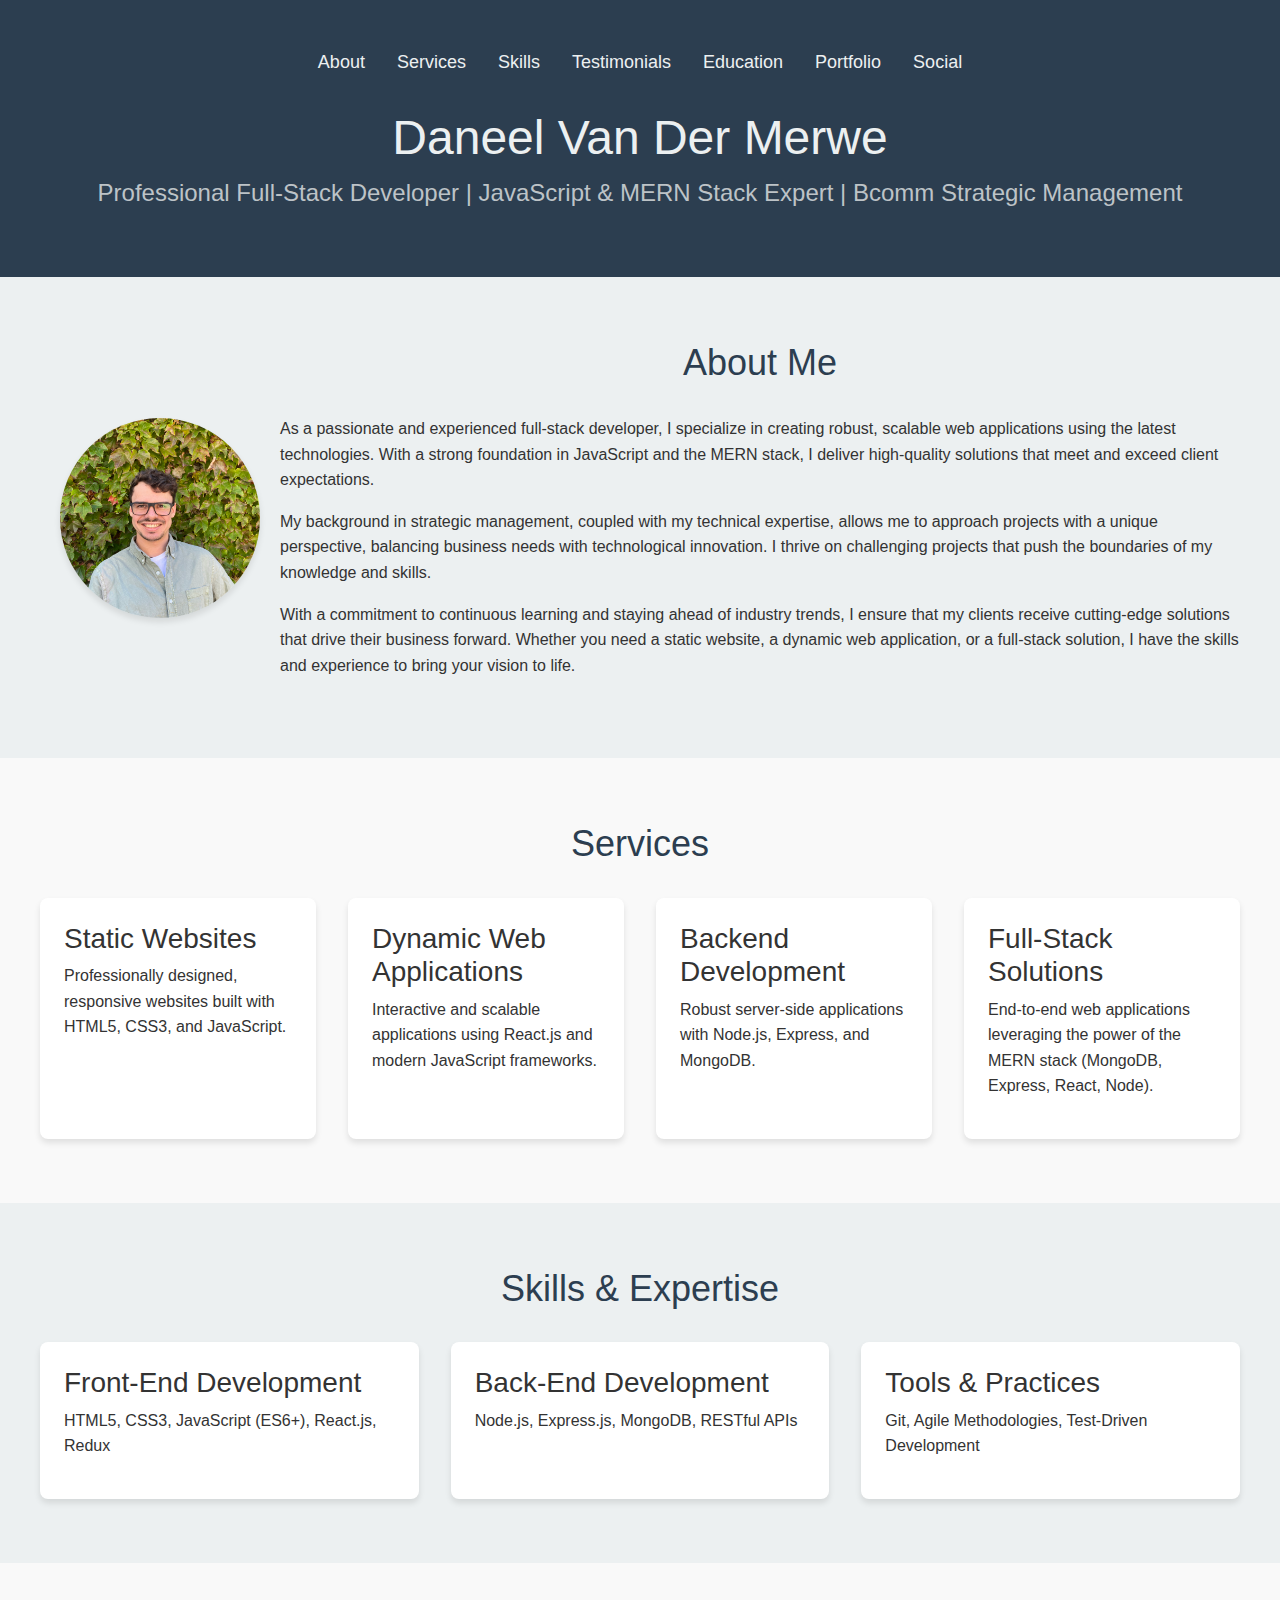
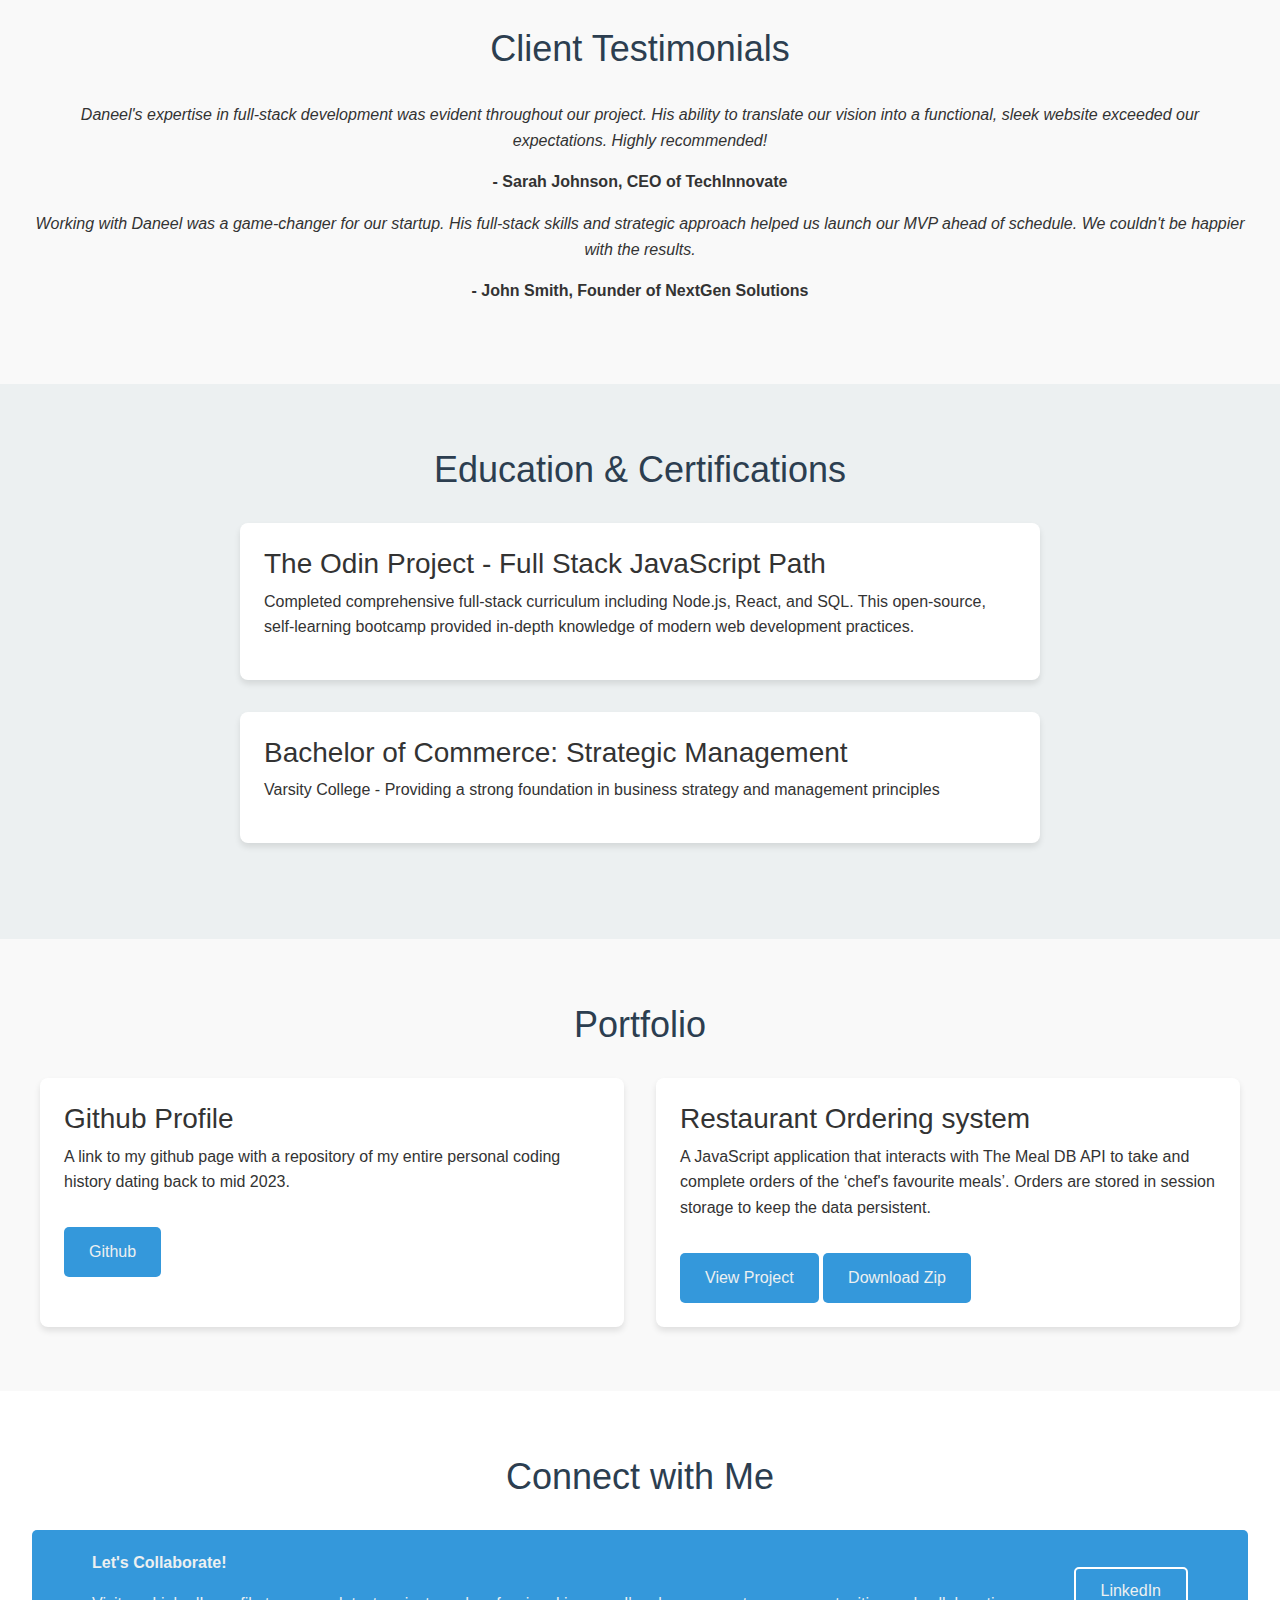
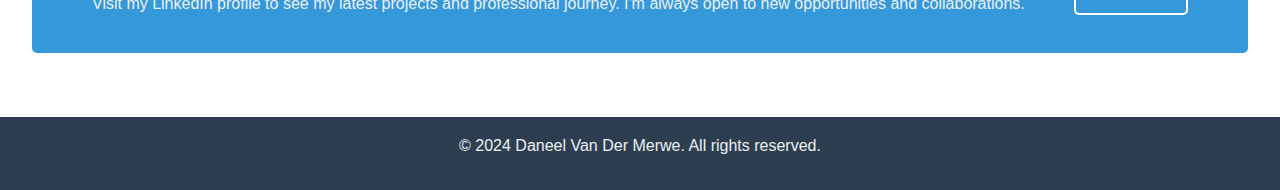
==== HTML/index.html @ e3252ff0 "feat: comments" ====
<!DOCTYPE html>
<html lang="en">
  <head>
    <meta charset="UTF-8" />
    <meta name="viewport" content="width=device-width, initial-scale=1.0" />
    <title>Daneel Van Der Merwe - Professional Full Stack Developer</title>
    <link
      href="https://cdn.jsdelivr.net/npm/bootstrap@5.1.3/dist/css/bootstrap.min.css"
      rel="stylesheet"
    />
    <!-- I chose to use a largely css focussed approach - since this is what I learnt in TheOdinProject and prefer now - thus bootstrap is added just as a proof of concept (to style basic things like the buttons and default smooth scroll animation etc.) -->
    <link rel="stylesheet" href="../CSS/index.css" />
  </head>
  <body>
    <header class="hero">
      <nav>
        <ul>
          <li><a href="#about">About</a></li>
          <li><a href="#services">Services</a></li>
          <li><a href="#skills">Skills</a></li>
          <li><a href="#testimonials">Testimonials</a></li>
          <li><a href="#education">Education</a></li>
          <li><a href="#portfolio">Portfolio</a></li>
          <li><a href="#social">Social</a></li>
        </ul>
      </nav>
      <div class="hero-content">
        <h1>Daneel Van Der Merwe</h1>
        <p class="tagline">
          Professional Full-Stack Developer | JavaScript & MERN Stack Expert |
          Bcomm Strategic Management
        </p>
      </div>
    </header>

    <main>
      <section id="about" class="card-1">
        <div class="content-wrapper">
          <div class="image-about-text">
            <img
              src="../Images/profile.jpeg"
              alt="Daneelvdm"
              class="profile-image"
            />
            <div class="about-text">
              <h2>About Me</h2>
              <p>
                As a passionate and experienced full-stack developer, I
                specialize in creating robust, scalable web applications using
                the latest technologies. With a strong foundation in JavaScript
                and the MERN stack, I deliver high-quality solutions that meet
                and exceed client expectations.
              </p>
              <p>
                My background in strategic management, coupled with my technical
                expertise, allows me to approach projects with a unique
                perspective, balancing business needs with technological
                innovation. I thrive on challenging projects that push the
                boundaries of my knowledge and skills.
              </p>
              <p>
                With a commitment to continuous learning and staying ahead of
                industry trends, I ensure that my clients receive cutting-edge
                solutions that drive their business forward. Whether you need a
                static website, a dynamic web application, or a full-stack
                solution, I have the skills and experience to bring your vision
                to life.
              </p>
            </div>
          </div>
        </div>
      </section>

      <section id="services" class="card-2">
        <h2>Services</h2>
        <div class="services-grid">
          <div class="service-item">
            <h3>Static Websites</h3>
            <p>
              Professionally designed, responsive websites built with HTML5,
              CSS3, and JavaScript.
            </p>
          </div>
          <div class="service-item">
            <h3>Dynamic Web Applications</h3>
            <p>
              Interactive and scalable applications using React.js and modern
              JavaScript frameworks.
            </p>
          </div>
          <div class="service-item">
            <h3>Backend Development</h3>
            <p>
              Robust server-side applications with Node.js, Express, and
              MongoDB.
            </p>
          </div>
          <div class="service-item">
            <h3>Full-Stack Solutions</h3>
            <p>
              End-to-end web applications leveraging the power of the MERN stack
              (MongoDB, Express, React, Node).
            </p>
          </div>
        </div>
      </section>

      <section id="skills" class="card-3">
        <h2>Skills & Expertise</h2>
        <div class="skills-grid">
          <div class="skill-item">
            <h3>Front-End Development</h3>
            <p>HTML5, CSS3, JavaScript (ES6+), React.js, Redux</p>
          </div>
          <div class="skill-item">
            <h3>Back-End Development</h3>
            <p>Node.js, Express.js, MongoDB, RESTful APIs</p>
          </div>
          <div class="skill-item">
            <h3>Tools & Practices</h3>
            <p>Git, Agile Methodologies, Test-Driven Development</p>
          </div>
        </div>
      </section>

      <section id="testimonials" class="card-4">
        <h2>Client Testimonials</h2>
        <div class="testimonial-item">
          <p class="quote">
            <i>
              Daneel's expertise in full-stack development was evident
              throughout our project. His ability to translate our vision into a
              functional, sleek website exceeded our expectations. Highly
              recommended!
            </i>
          </p>
          <p class="signature">
            <b>- Sarah Johnson, CEO of TechInnovate</b>
          </p>
        </div>

        <div class="testimonial-item">
          <p class="quote">
            <i>
              Working with Daneel was a game-changer for our startup. His
              full-stack skills and strategic approach helped us launch our MVP
              ahead of schedule. We couldn't be happier with the results.
            </i>
          </p>
          <p class="signature">
            <b>- John Smith, Founder of NextGen Solutions</b>
          </p>
        </div>
      </section>

      <section id="education" class="card-5">
        <h2>Education & Certifications</h2>
        <div class="education-item">
          <h3>The Odin Project - Full Stack JavaScript Path</h3>
          <p>
            Completed comprehensive full-stack curriculum including Node.js,
            React, and SQL. This open-source, self-learning bootcamp provided
            in-depth knowledge of modern web development practices.
          </p>
        </div>
        <div class="education-item">
          <h3>Bachelor of Commerce: Strategic Management</h3>
          <p>
            Varsity College - Providing a strong foundation in business strategy
            and management principles
          </p>
        </div>
      </section>

      <section id="portfolio" class="card-6">
        <h2>Portfolio</h2>
        <div class="portfolio-grid">
          <div class="portfolio-item">
            <h3>Github Profile</h3>
            <p>
              A link to my github page with a repository of my entire personal
              coding history dating back to mid 2023.
            </p>
            <a href="https://github.com/RealDan1" class="btn" target="_blank"
              >Github</a
            >
          </div>

          <div class="portfolio-item">
            <h3>Restaurant Ordering system</h3>
            <p>
              A JavaScript application that interacts with The Meal DB API to
              take and complete orders of the ‘chef's favourite meals’. Orders
              are stored in session storage to keep the data persistent.
            </p>
            <a href="meal_db.html" class="btn" target="_blank">View Project</a>
            <a
              href="../Downloads/meal_db.zip"
              class="btn"
              download="meal_db.zip"
              >Download Zip</a
            >
          </div>
        </div>
      </section>
      <section id="social" class="card-7">
        <h2>Connect with Me</h2>
        <div class="social-item">
          <div id="social-text">
            <p><b>Let's Collaborate!</b></p>
            <p>
              Visit my LinkedIn profile to see my latest projects and
              professional journey. I'm always open to new opportunities and
              collaborations.
            </p>
          </div>
          <a
            href="https://www.linkedin.com/in/daneel-van-der-merwe-518062238/"
            class="btn"
            id="linkedin"
            target="_blank"
            >LinkedIn</a
          >
        </div>
      </section>
    </main>

    <footer>
      <p>&copy; 2024 Daneel Van Der Merwe. All rights reserved.</p>
    </footer>
  </body>
</html>
---- CSS/index.css ----
body {
  font-family: 'Roboto', Arial, sans-serif;
  color: #333;
  margin: 0;
  padding: 0;
  display: flex;
  flex-direction: column;
  min-height: 100vh;
  line-height: 1.6;
}

.hero {
  background-color: #2c3e50;
  color: #ecf0f1;
  padding: 3rem 0;
  text-align: center;
}

nav ul {
  list-style-type: none;
  padding: 0;
  display: flex;
  justify-content: center;
  margin-bottom: 2rem;
}

nav ul li {
  margin: 0 1rem;
}

nav ul li a {
  color: #ecf0f1;
  text-decoration: none;
  font-size: 18px;
  transition: color 0.3s ease;
}

nav ul li a:hover {
  color: #3498db;
}

.hero-content h1 {
  font-size: 48px;
  margin-bottom: 0.5rem;
}

.tagline {
  font-size: 24px;
  color: #bdc3c7;
}

main {
  flex-grow: 1;
}

section {
  padding: 4rem 2rem;
}

h2 {
  text-align: center;
  margin-bottom: 2rem;
  font-size: 36px;
  color: #2c3e50;
}

.card-1,
.card-3,
.card-5 {
  background-color: #ecf0f1;
}

.card-2,
.card-4,
.card-6 {
  background-color: #f9f9f9;
}

.services-grid,
.skills-grid,
.portfolio-grid {
  display: grid;
  grid-template-columns: repeat(auto-fit, minmax(250px, 1fr));
  gap: 2rem;
  max-width: 1200px;
  margin: 0 auto;
}

.service-item,
.skill-item,
.portfolio-item,
.education-item {
  background-color: #fff;
  padding: 1.5rem;
  border-radius: 8px;
  box-shadow: 0 4px 6px rgba(0, 0, 0, 0.1);
  transition: transform 0.3s ease, box-shadow 0.3s ease;
}

/* Hover effects for cards - learnt from The Odin Project*/
.service-item:hover,
.skill-item:hover,
.portfolio-item:hover {
  transform: translateY(-5px);
  box-shadow: 0 6px 12px rgba(0, 0, 0, 0.15);
}

#testimonials {
  text-align: center;
}

.social-item {
  border-radius: 5px;
  background-color: #3498db;
  padding: 20px 60px;
  min-width: 500px;
  display: flex;
  color: #ecf0f1;
}

#social-text {
  margin-right: auto;
}

#linkedin {
  border: 2px solid white;
  padding: 10px 25px;
  border-radius: 5px;
  max-width: fit-content;
  margin: auto 0px auto 20px;
  transition: background-color 0.3s ease, color 0.3s ease;
}

/* button hover effects */
#linkedin:hover {
  background-color: #ecf0f1;
  color: #3498db;
}

.content-wrapper {
  display: flex;
  align-items: center;
  max-width: 1200px;
  margin: 0 auto;
}

.profile-image {
  width: 200px;
  height: 200px;
  border-radius: 50%;
  margin: 20px;
  box-shadow: 0 4px 6px rgba(0, 0, 0, 0.1);
}

.about-text {
  flex-grow: 1;
  text-align: left;
}

.image-about-text {
  display: flex;
  flex-direction: row;
  align-items: center;
}

.education-item {
  max-width: 800px;
  margin-left: auto;
  margin-right: auto;
  margin-bottom: 2rem;
}

.btn {
  display: inline-block;
  background-color: #3498db;
  color: #ecf0f1;
  padding: 0.75rem 1.5rem;
  border-radius: 5px;
  text-decoration: none;
  margin-top: 1rem;
  transition: background-color 0.3s ease;
}

.btn:hover {
  background-color: #2980b9;
  cursor: pointer;
}

footer {
  background-color: #2c3e50;
  color: #ecf0f1;
  text-align: center;
  padding: 1rem;
  margin-top: auto;
}

/* Adaptive sizing styles */
@media (max-width: 768px) {
  .content-wrapper,
  .image-about-text {
    flex-direction: column;
    text-align: center;
  }

  .profile-image {
    margin-right: 0;
    margin-bottom: 1rem;
  }

  nav ul {
    flex-wrap: wrap;
  }

  nav ul li {
    margin: 0.5rem;
  }

  .social-item {
    flex-direction: column;
    align-items: center;
    min-width: 0;
    padding: 20px;
  }

  #social-text {
    margin-right: 0;
    text-align: center;
    margin-bottom: 1rem;
  }

  #linkedin {
    margin: 0;
  }
}
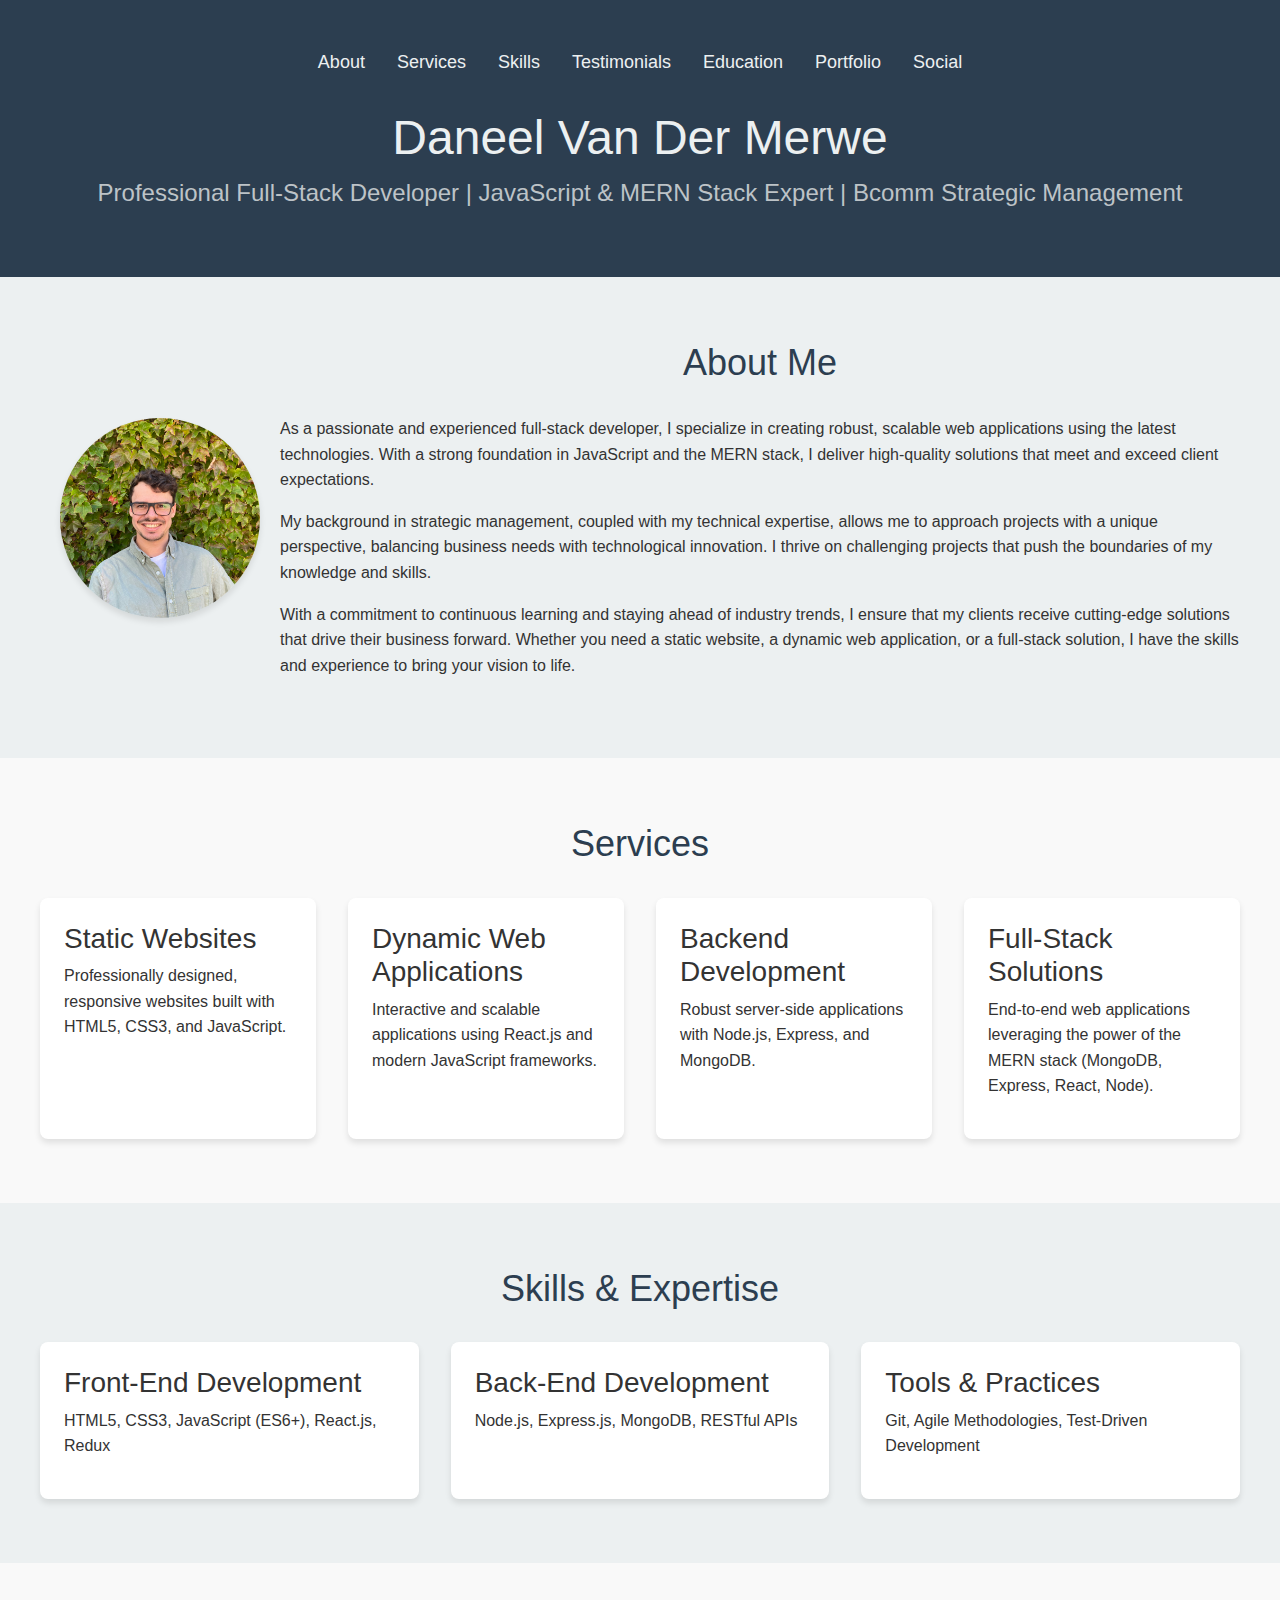
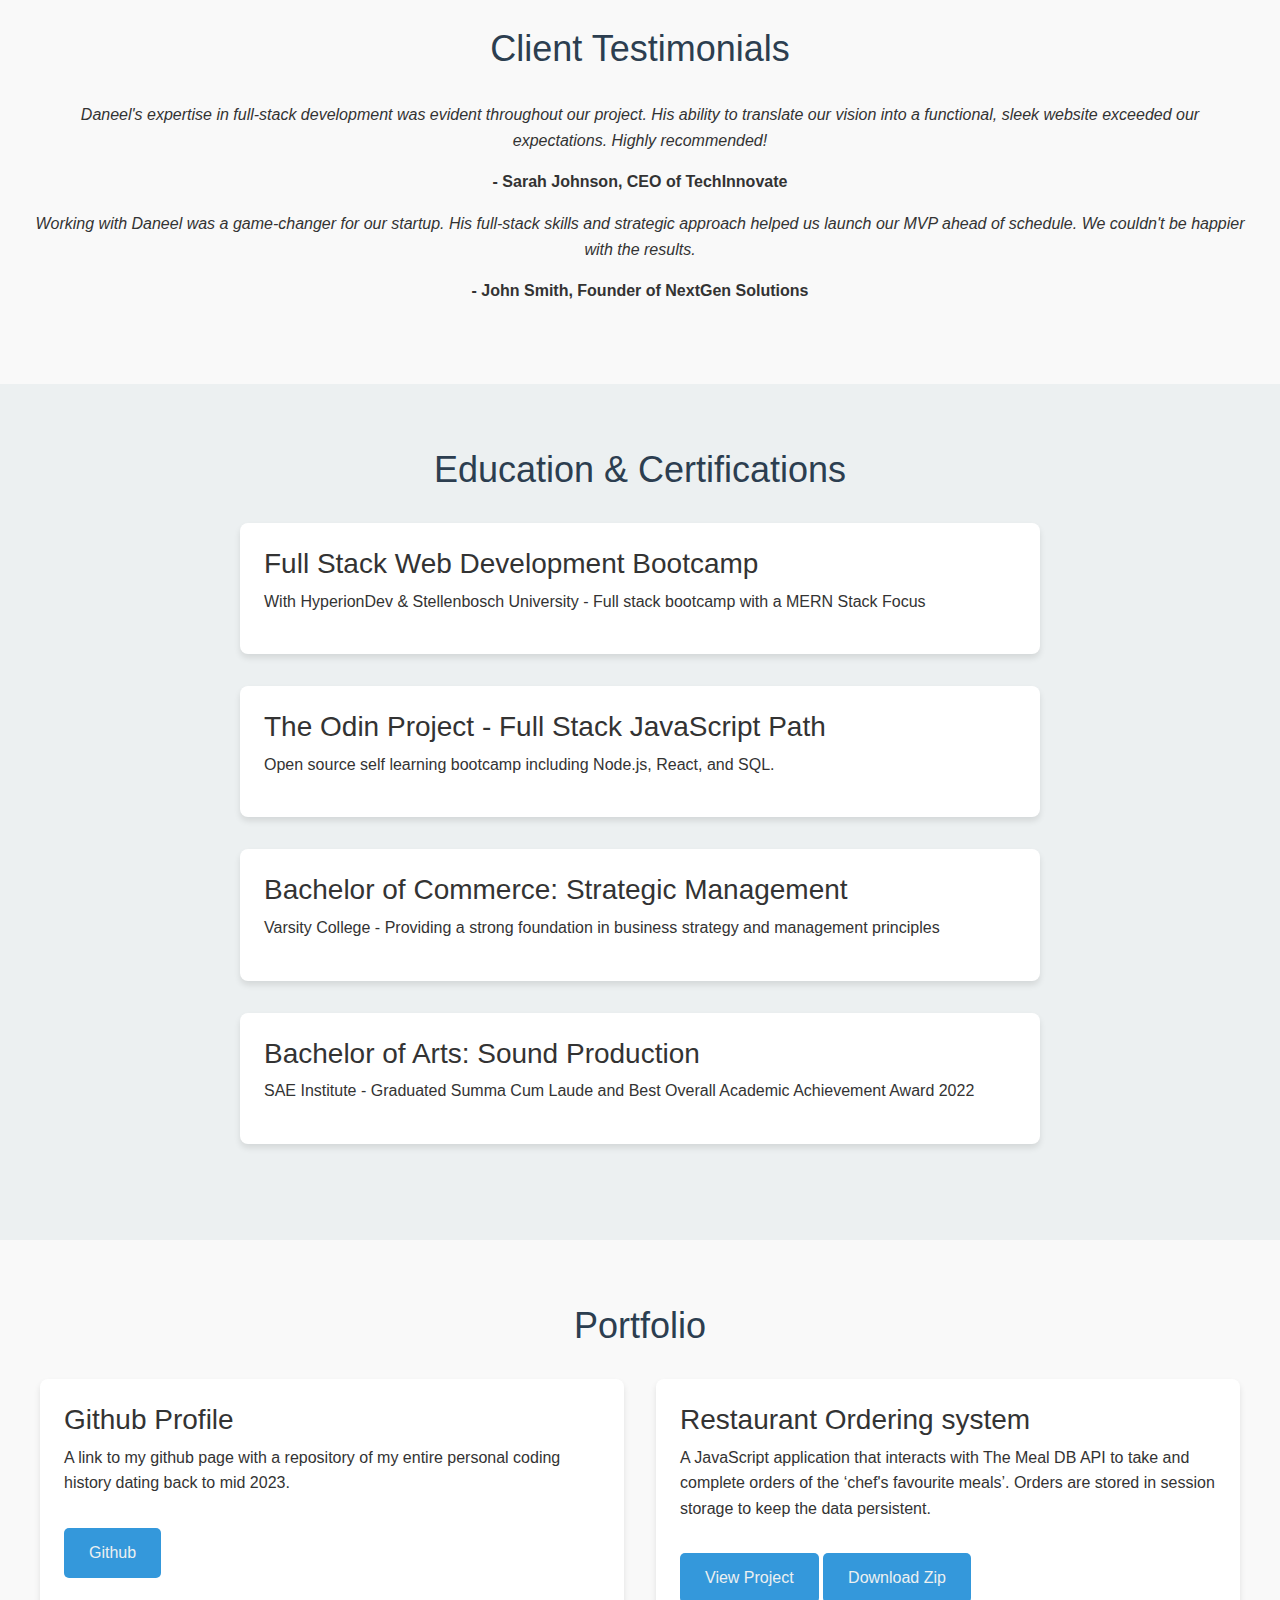
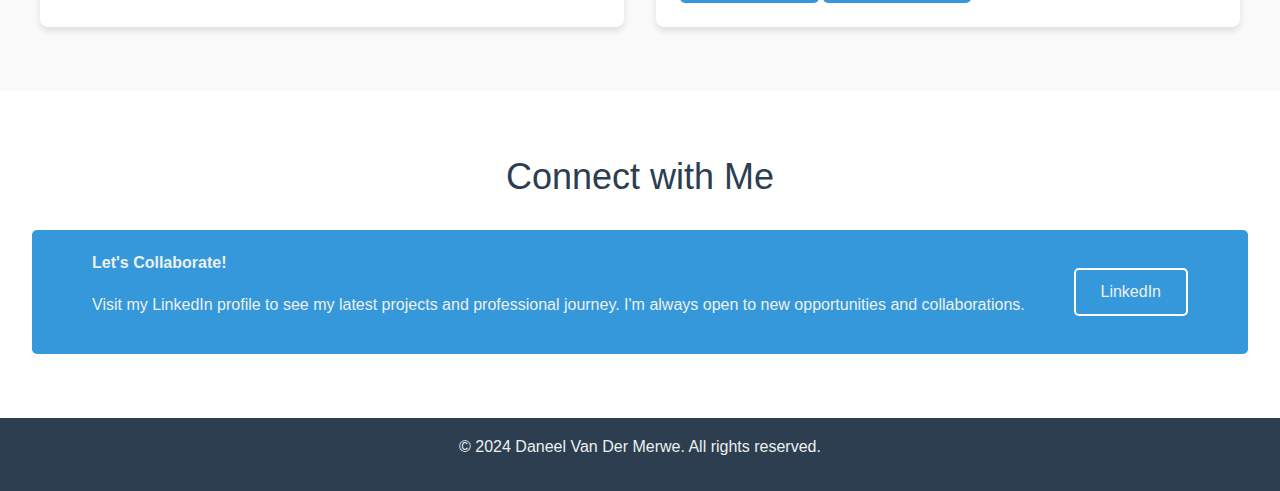
==== commit 104e8d26: "feat: add education items" ====
--- a/HTML/index.html
+++ b/HTML/index.html
@@ -156,11 +156,17 @@
       <section id="education" class="card-5">
         <h2>Education & Certifications</h2>
         <div class="education-item">
+          <h3>Full Stack Web Development Bootcamp</h3>
+          <p>
+            With HyperionDev & Stellenbosch University - Full stack bootcamp
+            with a MERN Stack Focus
+          </p>
+        </div>
+        <div class="education-item">
           <h3>The Odin Project - Full Stack JavaScript Path</h3>
           <p>
-            Completed comprehensive full-stack curriculum including Node.js,
-            React, and SQL. This open-source, self-learning bootcamp provided
-            in-depth knowledge of modern web development practices.
+            Open source self learning bootcamp including Node.js, React, and
+            SQL.
           </p>
         </div>
         <div class="education-item">
@@ -168,6 +174,13 @@
           <p>
             Varsity College - Providing a strong foundation in business strategy
             and management principles
+          </p>
+        </div>
+        <div class="education-item">
+          <h3>Bachelor of Arts: Sound Production</h3>
+          <p>
+            SAE Institute - Graduated Summa Cum Laude and Best Overall Academic
+            Achievement Award 2022
           </p>
         </div>
       </section>
--- a/CSS/index.css
+++ b/CSS/index.css
@@ -94,7 +94,7 @@
   padding: 1.5rem;
   border-radius: 8px;
   box-shadow: 0 4px 6px rgba(0, 0, 0, 0.1);
-  transition: transform 0.3s ease, box-shadow 0.3s ease;
+  transition: transform 0.3s ease;
 }
 
 /* Hover effects for cards - learnt from The Odin Project*/
@@ -128,7 +128,6 @@
   border-radius: 5px;
   max-width: fit-content;
   margin: auto 0px auto 20px;
-  transition: background-color 0.3s ease, color 0.3s ease;
 }
 
 /* button hover effects */
@@ -171,14 +170,12 @@
 }
 
 .btn {
-  display: inline-block;
   background-color: #3498db;
   color: #ecf0f1;
   padding: 0.75rem 1.5rem;
   border-radius: 5px;
   text-decoration: none;
   margin-top: 1rem;
-  transition: background-color 0.3s ease;
 }
 
 .btn:hover {
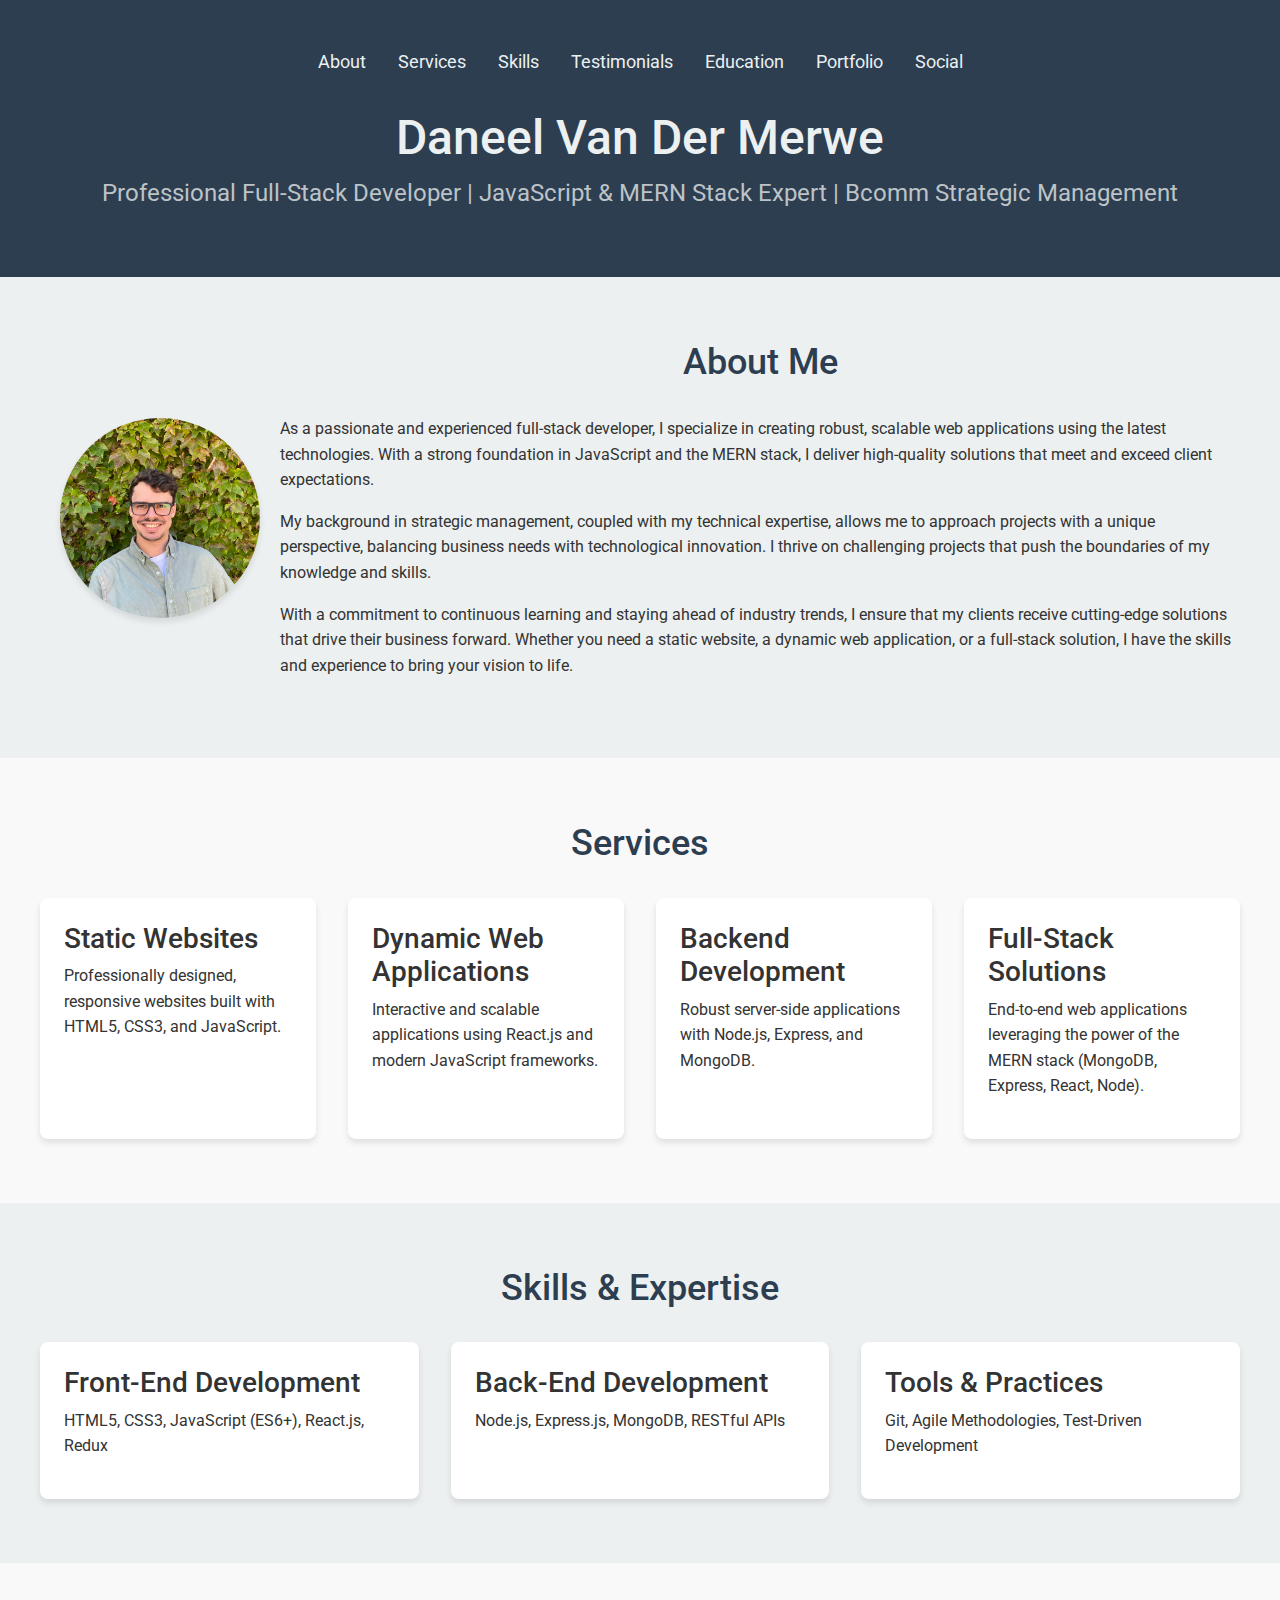
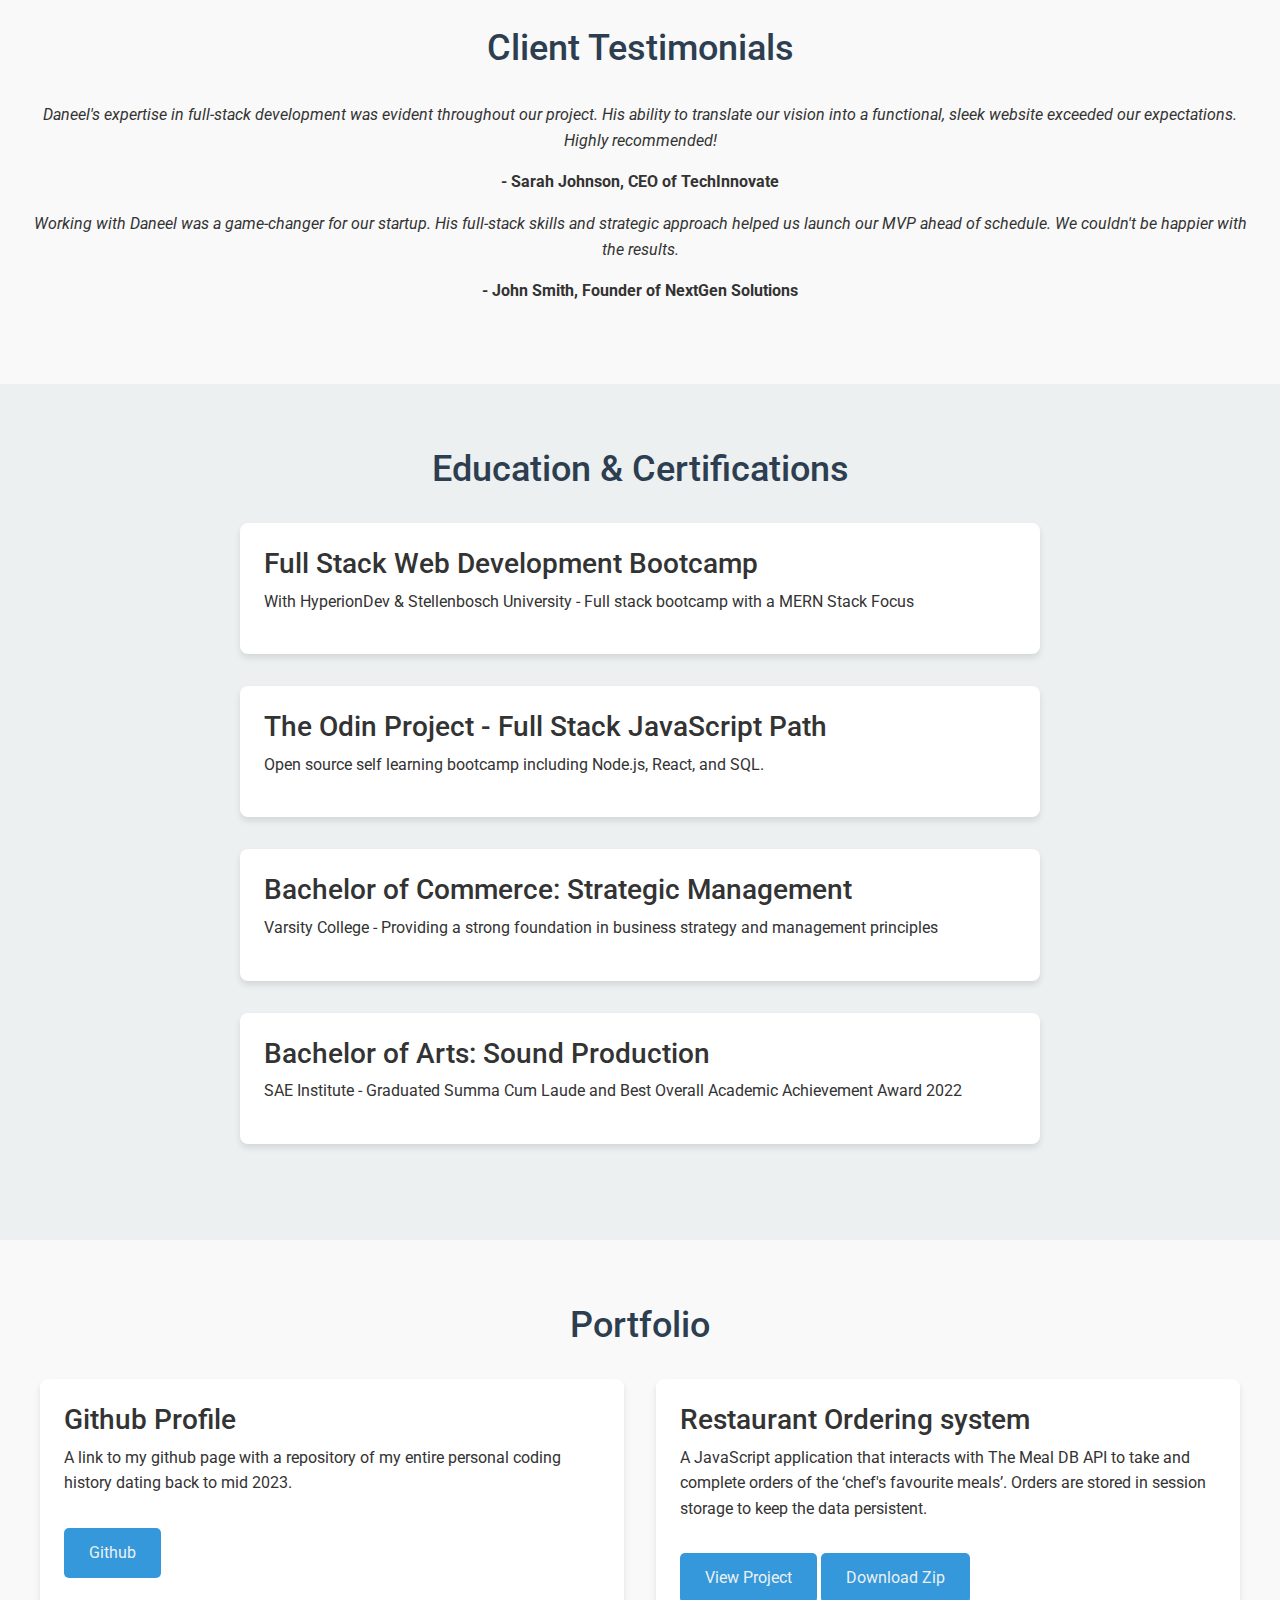
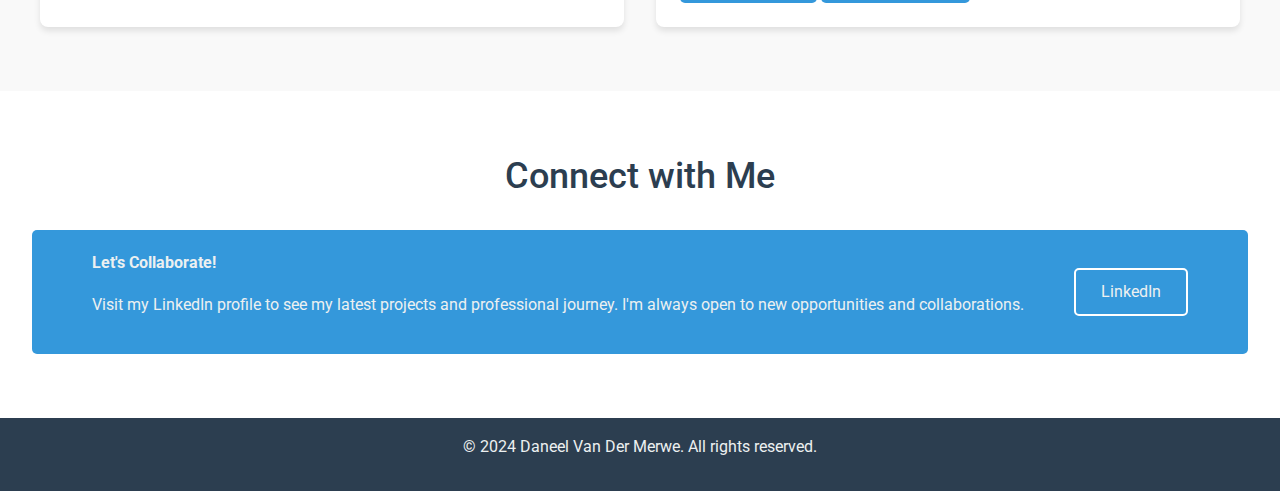
==== commit 96a66fe1: "feat: add font link" ====
--- a/HTML/index.html
+++ b/HTML/index.html
@@ -10,6 +10,10 @@
     />
     <!-- I chose to use a largely css focussed approach - since this is what I learnt in TheOdinProject and prefer now - thus bootstrap is added just as a proof of concept (to style basic things like the buttons and default smooth scroll animation etc.) -->
     <link rel="stylesheet" href="../CSS/index.css" />
+    <link
+      href="https://fonts.googleapis.com/css2?family=Roboto:wght@400;700&display=swap"
+      rel="stylesheet"
+    />
   </head>
   <body>
     <header class="hero">
--- a/CSS/index.css
+++ b/CSS/index.css
@@ -8,95 +8,80 @@
   min-height: 100vh;
   line-height: 1.6;
 }
-
 .hero {
   background-color: #2c3e50;
   color: #ecf0f1;
-  padding: 3rem 0;
+  padding: 48px 0;
   text-align: center;
 }
-
 nav ul {
   list-style-type: none;
   padding: 0;
   display: flex;
   justify-content: center;
-  margin-bottom: 2rem;
+  margin-bottom: 32px;
 }
-
 nav ul li {
-  margin: 0 1rem;
+  margin: 0 16px;
 }
-
 nav ul li a {
   color: #ecf0f1;
   text-decoration: none;
   font-size: 18px;
   transition: color 0.3s ease;
 }
-
 nav ul li a:hover {
   color: #3498db;
 }
-
 .hero-content h1 {
   font-size: 48px;
-  margin-bottom: 0.5rem;
+  margin-bottom: 8px;
 }
-
 .tagline {
   font-size: 24px;
   color: #bdc3c7;
 }
-
 main {
   flex-grow: 1;
 }
-
 section {
-  padding: 4rem 2rem;
+  padding: 64px 32px;
 }
-
 h2 {
   text-align: center;
-  margin-bottom: 2rem;
+  margin-bottom: 32px;
   font-size: 36px;
   color: #2c3e50;
 }
-
 .card-1,
 .card-3,
 .card-5 {
   background-color: #ecf0f1;
 }
-
 .card-2,
 .card-4,
 .card-6 {
   background-color: #f9f9f9;
 }
-
 .services-grid,
 .skills-grid,
 .portfolio-grid {
   display: grid;
   grid-template-columns: repeat(auto-fit, minmax(250px, 1fr));
-  gap: 2rem;
+  gap: 32px;
   max-width: 1200px;
   margin: 0 auto;
 }
-
 .service-item,
 .skill-item,
 .portfolio-item,
 .education-item {
   background-color: #fff;
-  padding: 1.5rem;
+  padding: 24px;
   border-radius: 8px;
   box-shadow: 0 4px 6px rgba(0, 0, 0, 0.1);
   transition: transform 0.3s ease;
 }
-
 /* Hover effects for cards - learnt from The Odin Project*/
 .service-item:hover,
 .skill-item:hover,
@@ -104,11 +89,9 @@
   transform: translateY(-5px);
   box-shadow: 0 6px 12px rgba(0, 0, 0, 0.15);
 }
-
 #testimonials {
   text-align: center;
 }
-
 .social-item {
   border-radius: 5px;
   background-color: #3498db;
@@ -117,11 +100,9 @@
   display: flex;
   color: #ecf0f1;
 }
-
 #social-text {
   margin-right: auto;
 }
-
 #linkedin {
   border: 2px solid white;
   padding: 10px 25px;
@@ -129,20 +110,17 @@
   max-width: fit-content;
   margin: auto 0px auto 20px;
 }
-
 /* button hover effects */
 #linkedin:hover {
   background-color: #ecf0f1;
   color: #3498db;
 }
-
 .content-wrapper {
   display: flex;
   align-items: center;
   max-width: 1200px;
   margin: 0 auto;
 }
-
 .profile-image {
   width: 200px;
   height: 200px;
@@ -150,47 +128,40 @@
   margin: 20px;
   box-shadow: 0 4px 6px rgba(0, 0, 0, 0.1);
 }
-
 .about-text {
   flex-grow: 1;
   text-align: left;
 }
-
 .image-about-text {
   display: flex;
   flex-direction: row;
   align-items: center;
 }
-
 .education-item {
   max-width: 800px;
   margin-left: auto;
   margin-right: auto;
-  margin-bottom: 2rem;
+  margin-bottom: 32px;
 }
-
 .btn {
   background-color: #3498db;
   color: #ecf0f1;
-  padding: 0.75rem 1.5rem;
+  padding: 12px 24px;
   border-radius: 5px;
   text-decoration: none;
-  margin-top: 1rem;
+  margin-top: 16px;
 }
-
 .btn:hover {
   background-color: #2980b9;
   cursor: pointer;
 }
-
 footer {
   background-color: #2c3e50;
   color: #ecf0f1;
   text-align: center;
-  padding: 1rem;
+  padding: 16px;
   margin-top: auto;
 }
-
 /* Adaptive sizing styles */
 @media (max-width: 768px) {
   .content-wrapper,
@@ -198,33 +169,27 @@
     flex-direction: column;
     text-align: center;
   }
-
   .profile-image {
     margin-right: 0;
-    margin-bottom: 1rem;
+    margin-bottom: 16px;
   }
-
   nav ul {
     flex-wrap: wrap;
   }
-
   nav ul li {
-    margin: 0.5rem;
+    margin: 8px;
   }
-
   .social-item {
     flex-direction: column;
     align-items: center;
     min-width: 0;
     padding: 20px;
   }
-
   #social-text {
     margin-right: 0;
     text-align: center;
-    margin-bottom: 1rem;
+    margin-bottom: 16px;
   }
-
   #linkedin {
     margin: 0;
   }
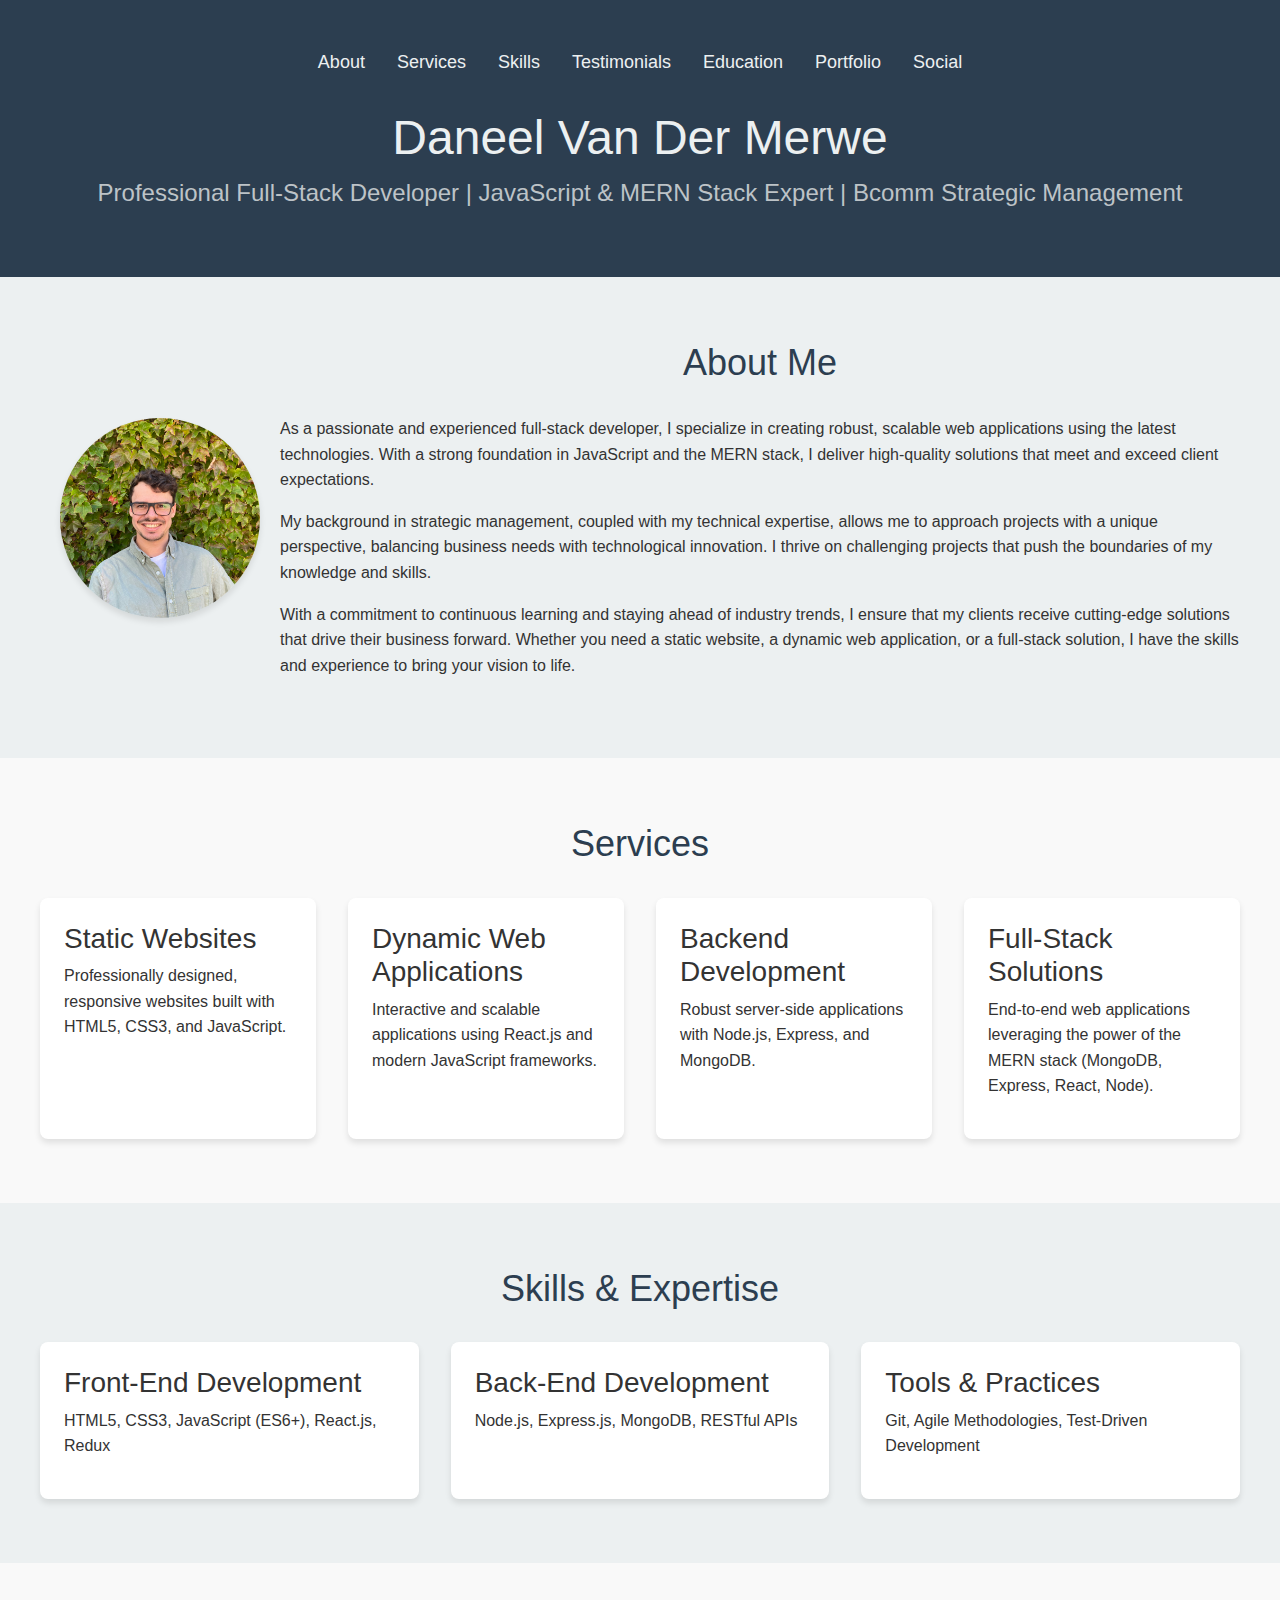
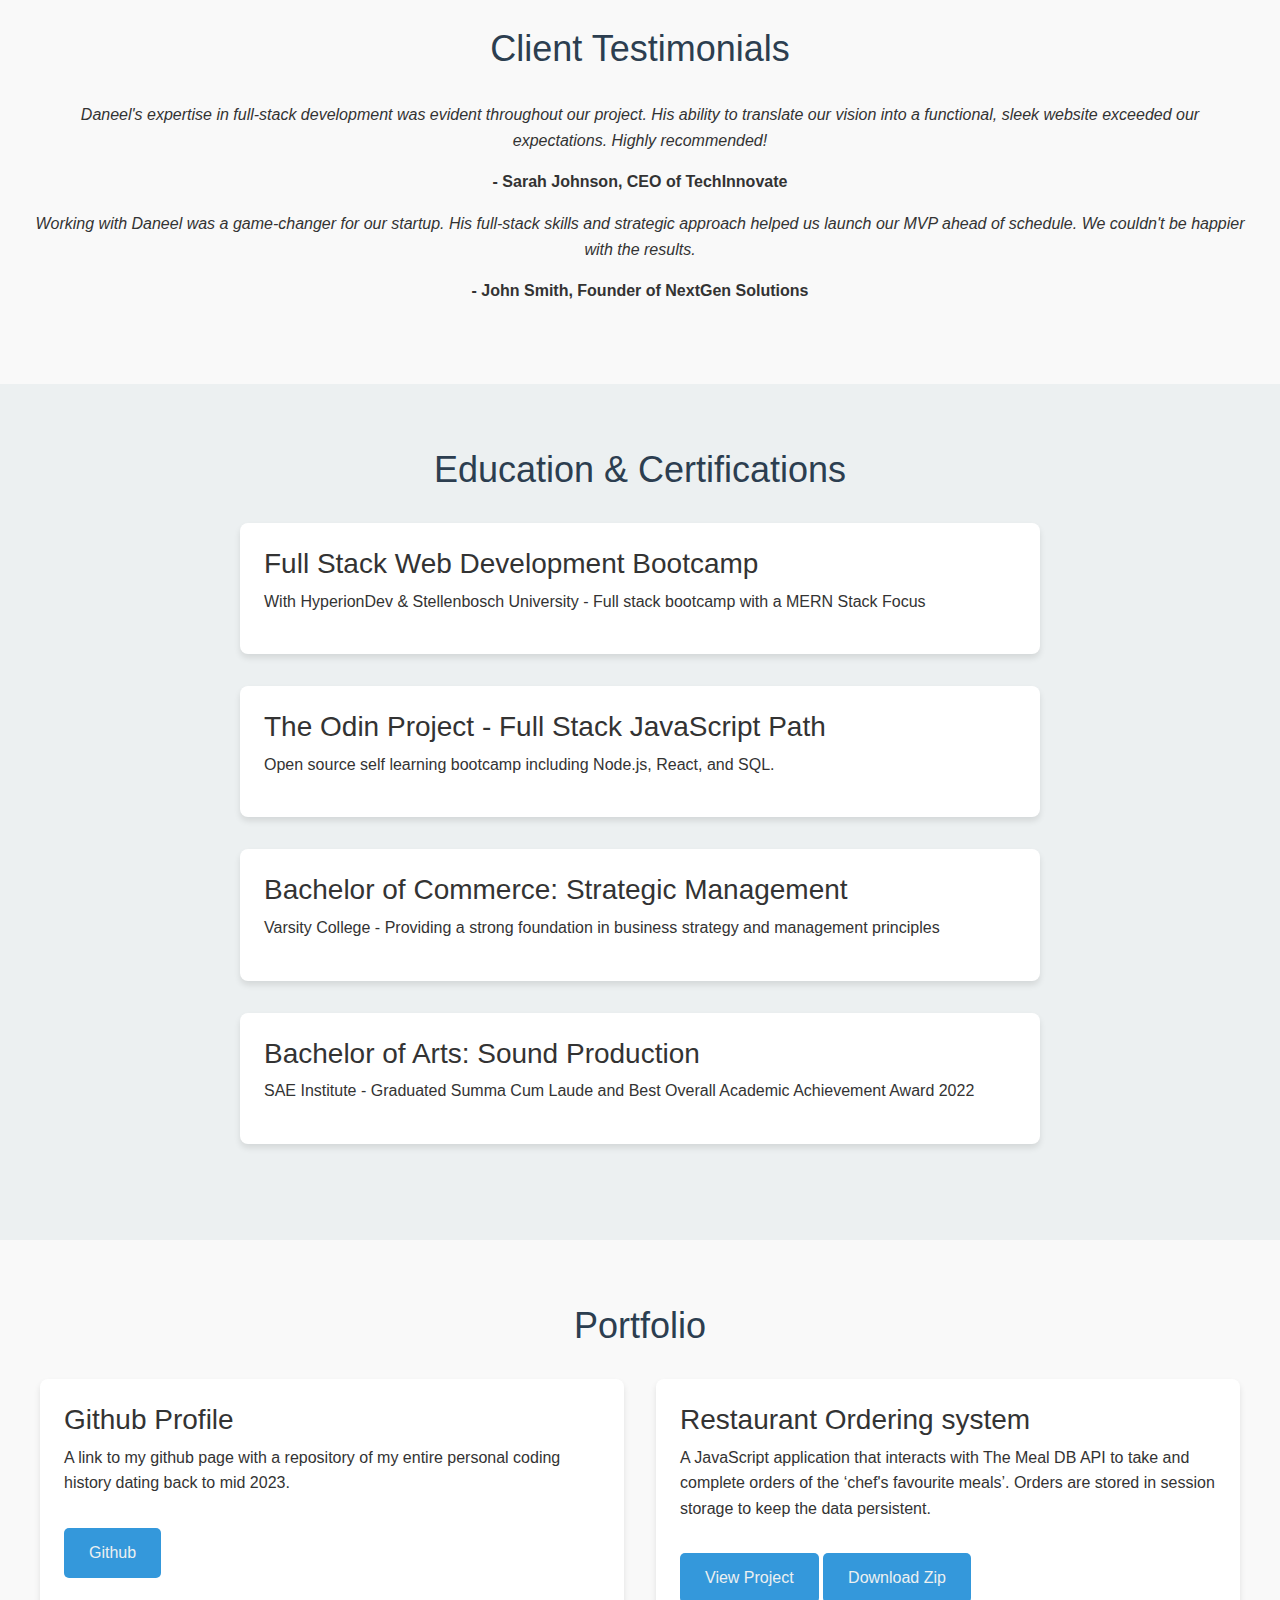
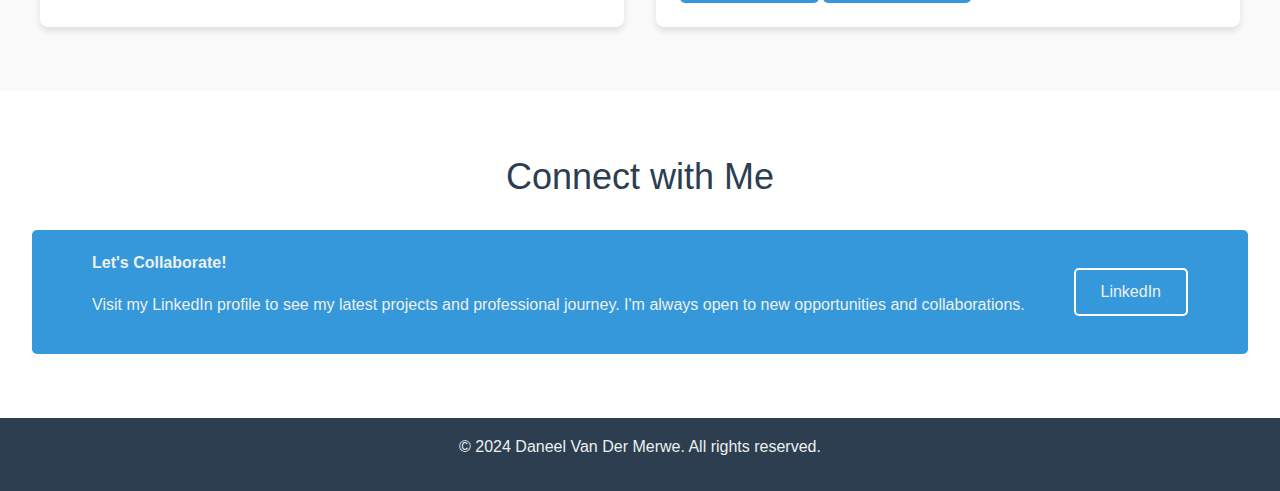
==== commit 44f4fc05: "feat: play with fonts" ====
--- a/HTML/index.html
+++ b/HTML/index.html
@@ -10,10 +10,6 @@
     />
     <!-- I chose to use a largely css focussed approach - since this is what I learnt in TheOdinProject and prefer now - thus bootstrap is added just as a proof of concept (to style basic things like the buttons and default smooth scroll animation etc.) -->
     <link rel="stylesheet" href="../CSS/index.css" />
-    <link
-      href="https://fonts.googleapis.com/css2?family=Roboto:wght@400;700&display=swap"
-      rel="stylesheet"
-    />
   </head>
   <body>
     <header class="hero">
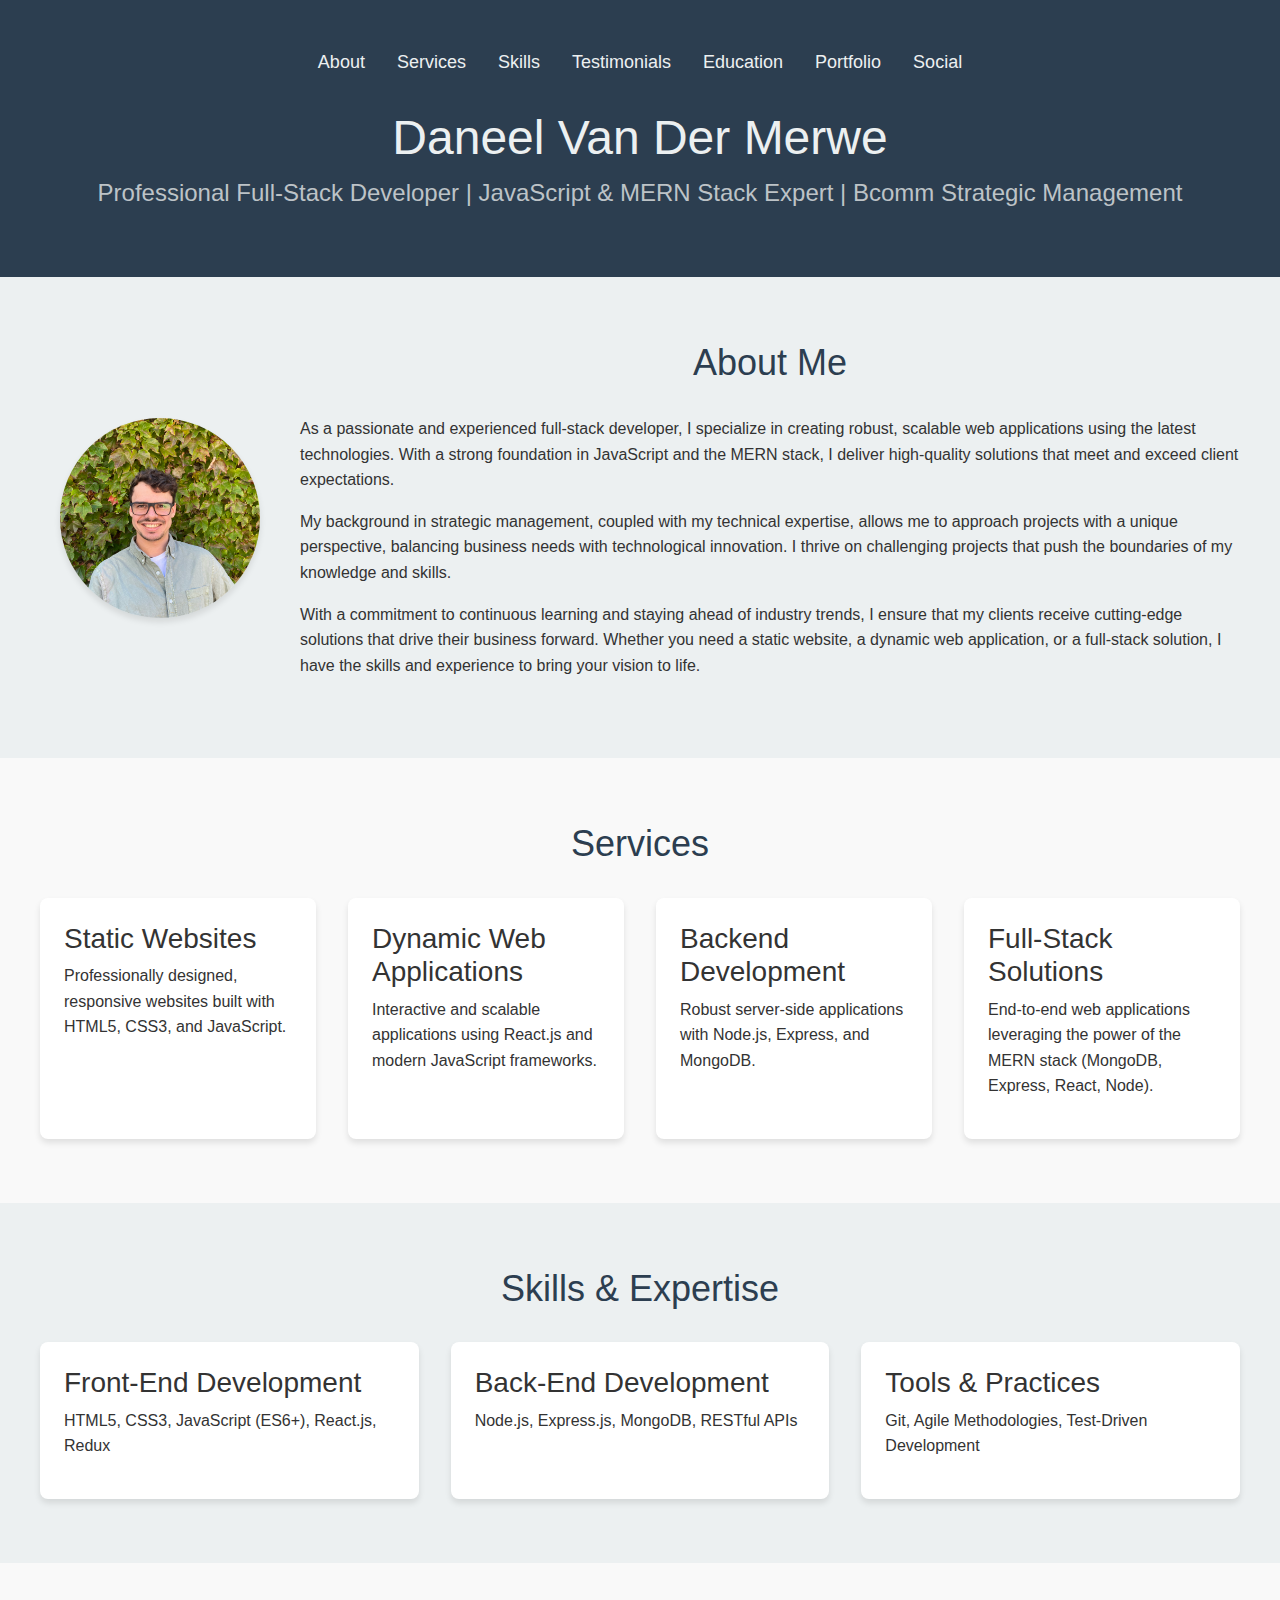
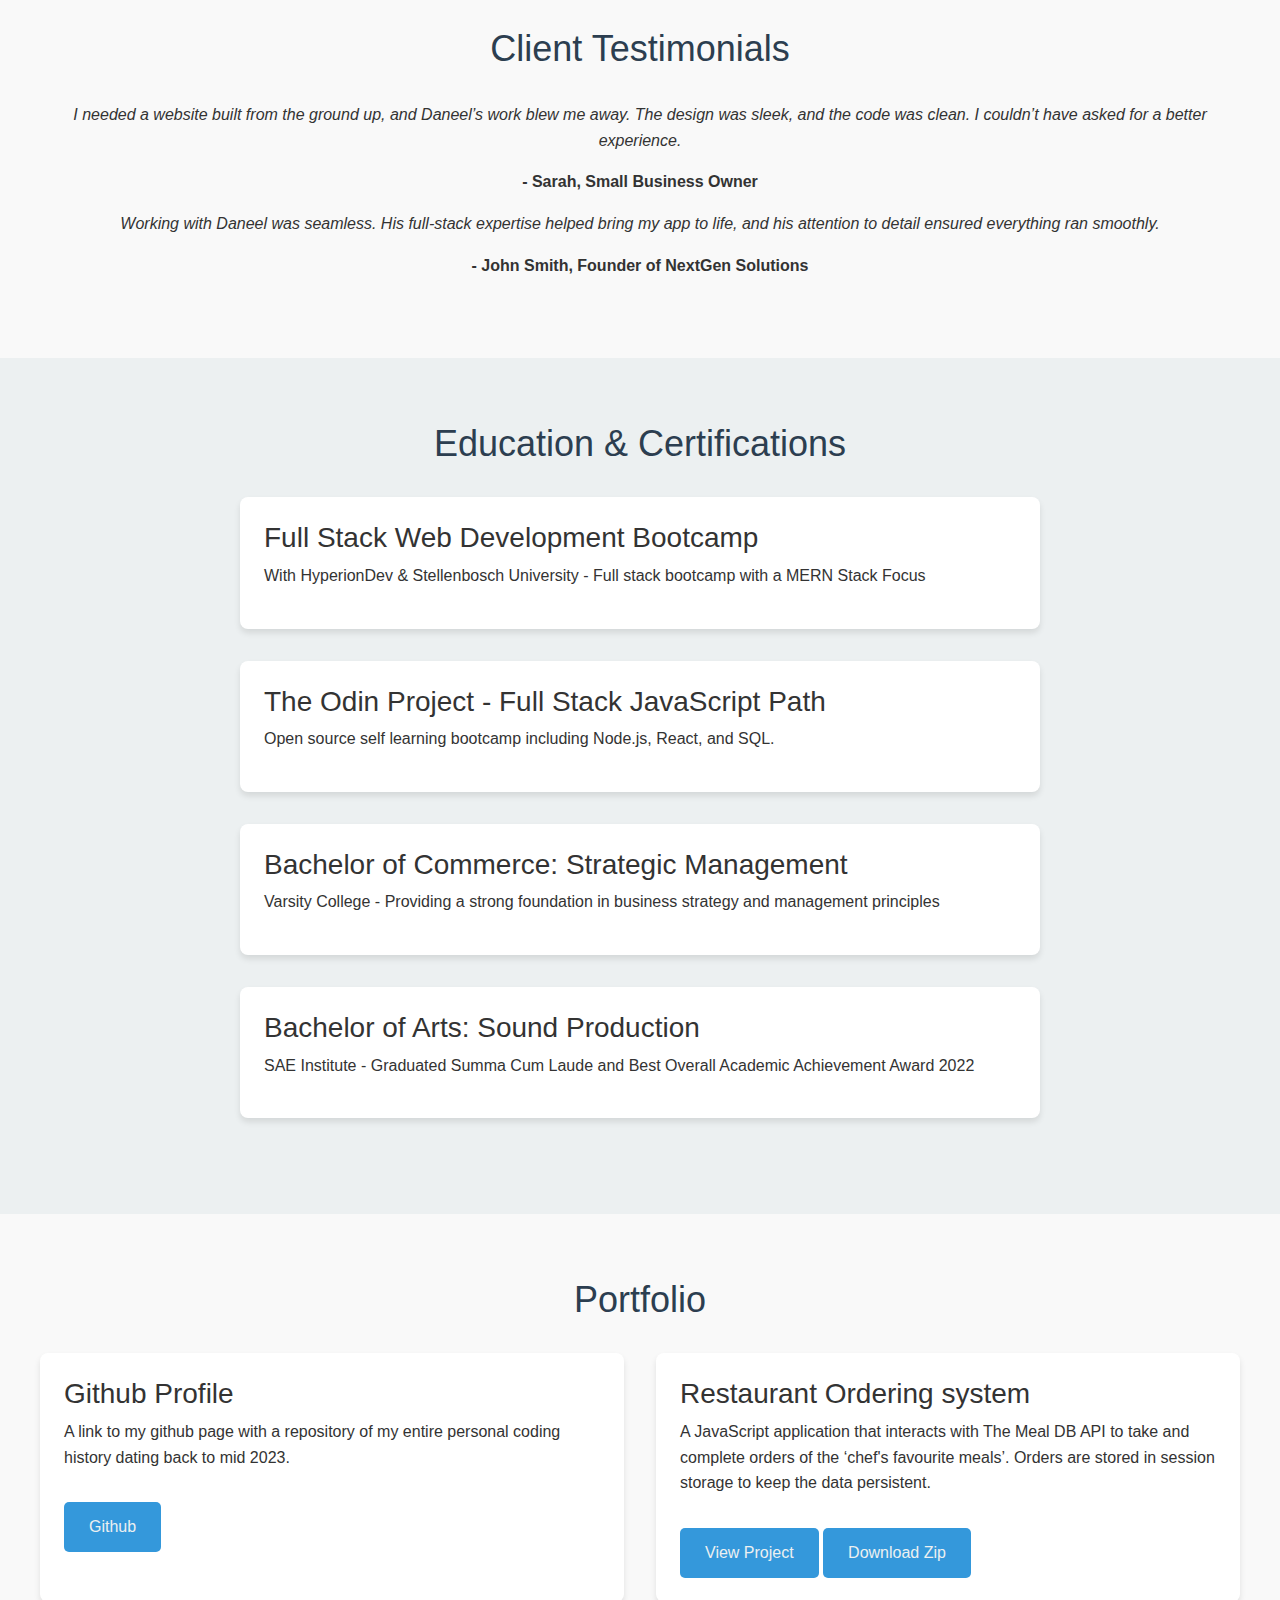
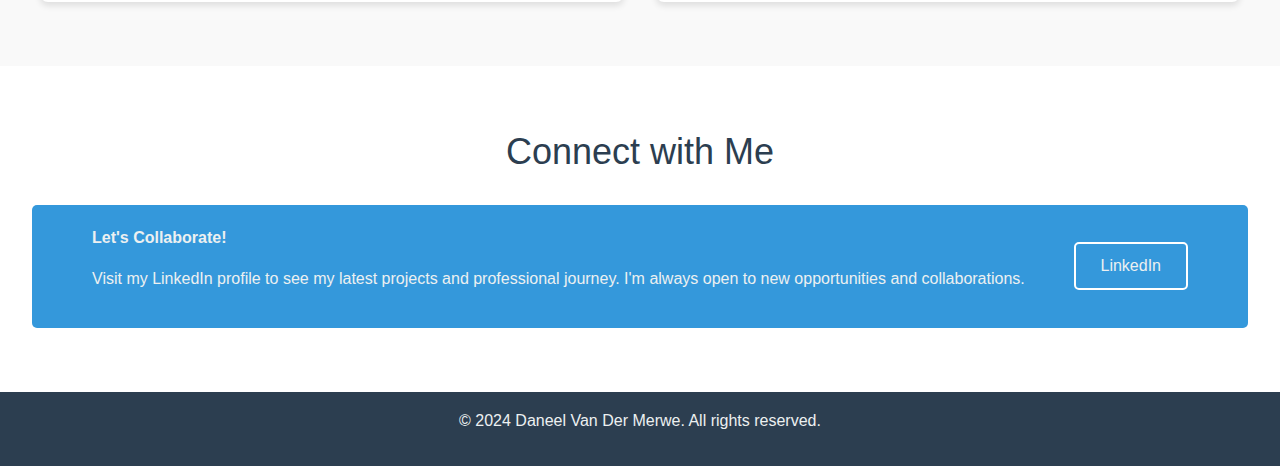
==== commit b35a71ef: "Merge branch 'main' of github.com:RealDan1/hyperion-project-1" ====
--- a/HTML/index.html
+++ b/HTML/index.html
@@ -128,23 +128,22 @@
         <div class="testimonial-item">
           <p class="quote">
             <i>
-              Daneel's expertise in full-stack development was evident
-              throughout our project. His ability to translate our vision into a
-              functional, sleek website exceeded our expectations. Highly
-              recommended!
+              I needed a website built from the ground up, and Daneel’s work
+              blew me away. The design was sleek, and the code was clean. I
+              couldn’t have asked for a better experience.
             </i>
           </p>
           <p class="signature">
-            <b>- Sarah Johnson, CEO of TechInnovate</b>
+            <b>- Sarah, Small Business Owner</b>
           </p>
         </div>
 
         <div class="testimonial-item">
           <p class="quote">
             <i>
-              Working with Daneel was a game-changer for our startup. His
-              full-stack skills and strategic approach helped us launch our MVP
-              ahead of schedule. We couldn't be happier with the results.
+              Working with Daneel was seamless. His full-stack expertise helped
+              bring my app to life, and his attention to detail ensured
+              everything ran smoothly.
             </i>
           </p>
           <p class="signature">
--- a/CSS/index.css
+++ b/CSS/index.css
@@ -126,6 +126,7 @@
   height: 200px;
   border-radius: 50%;
   margin: 20px;
+  margin-right: 40px;
   box-shadow: 0 4px 6px rgba(0, 0, 0, 0.1);
 }
 .about-text {
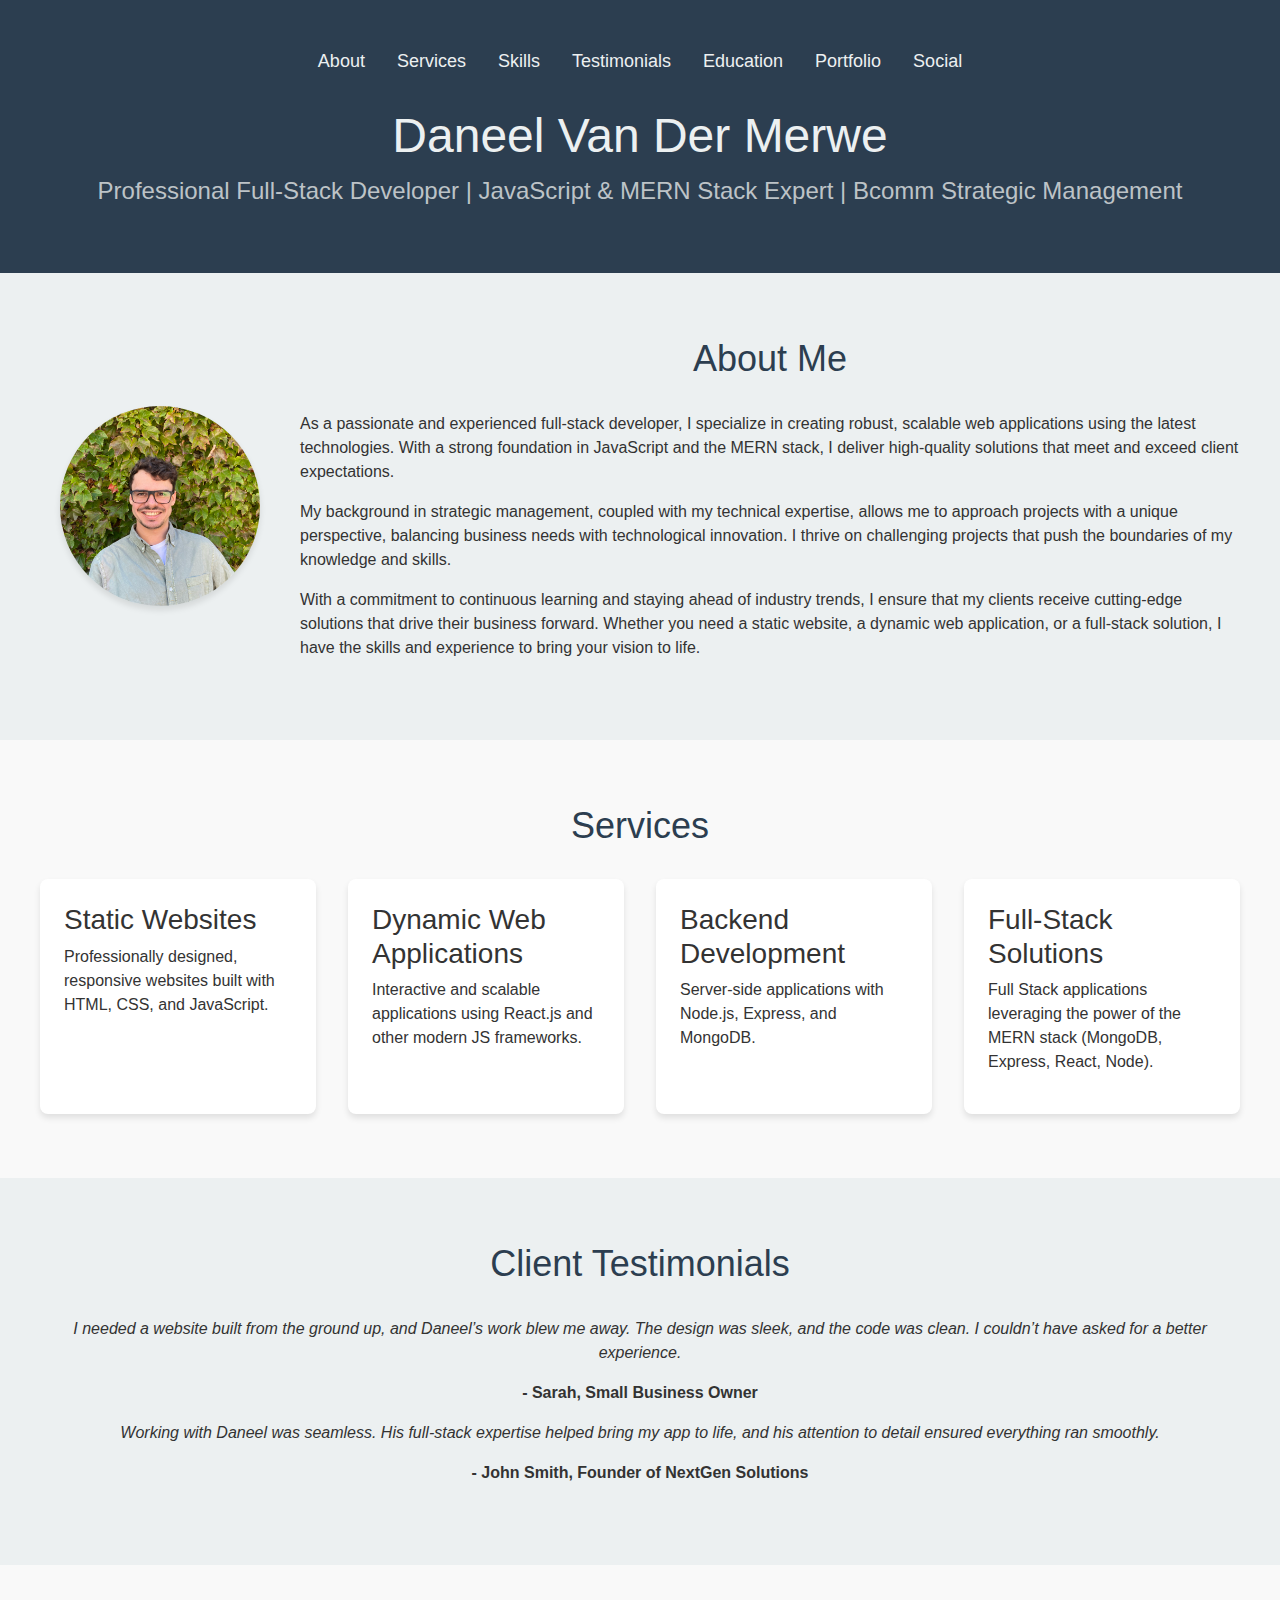
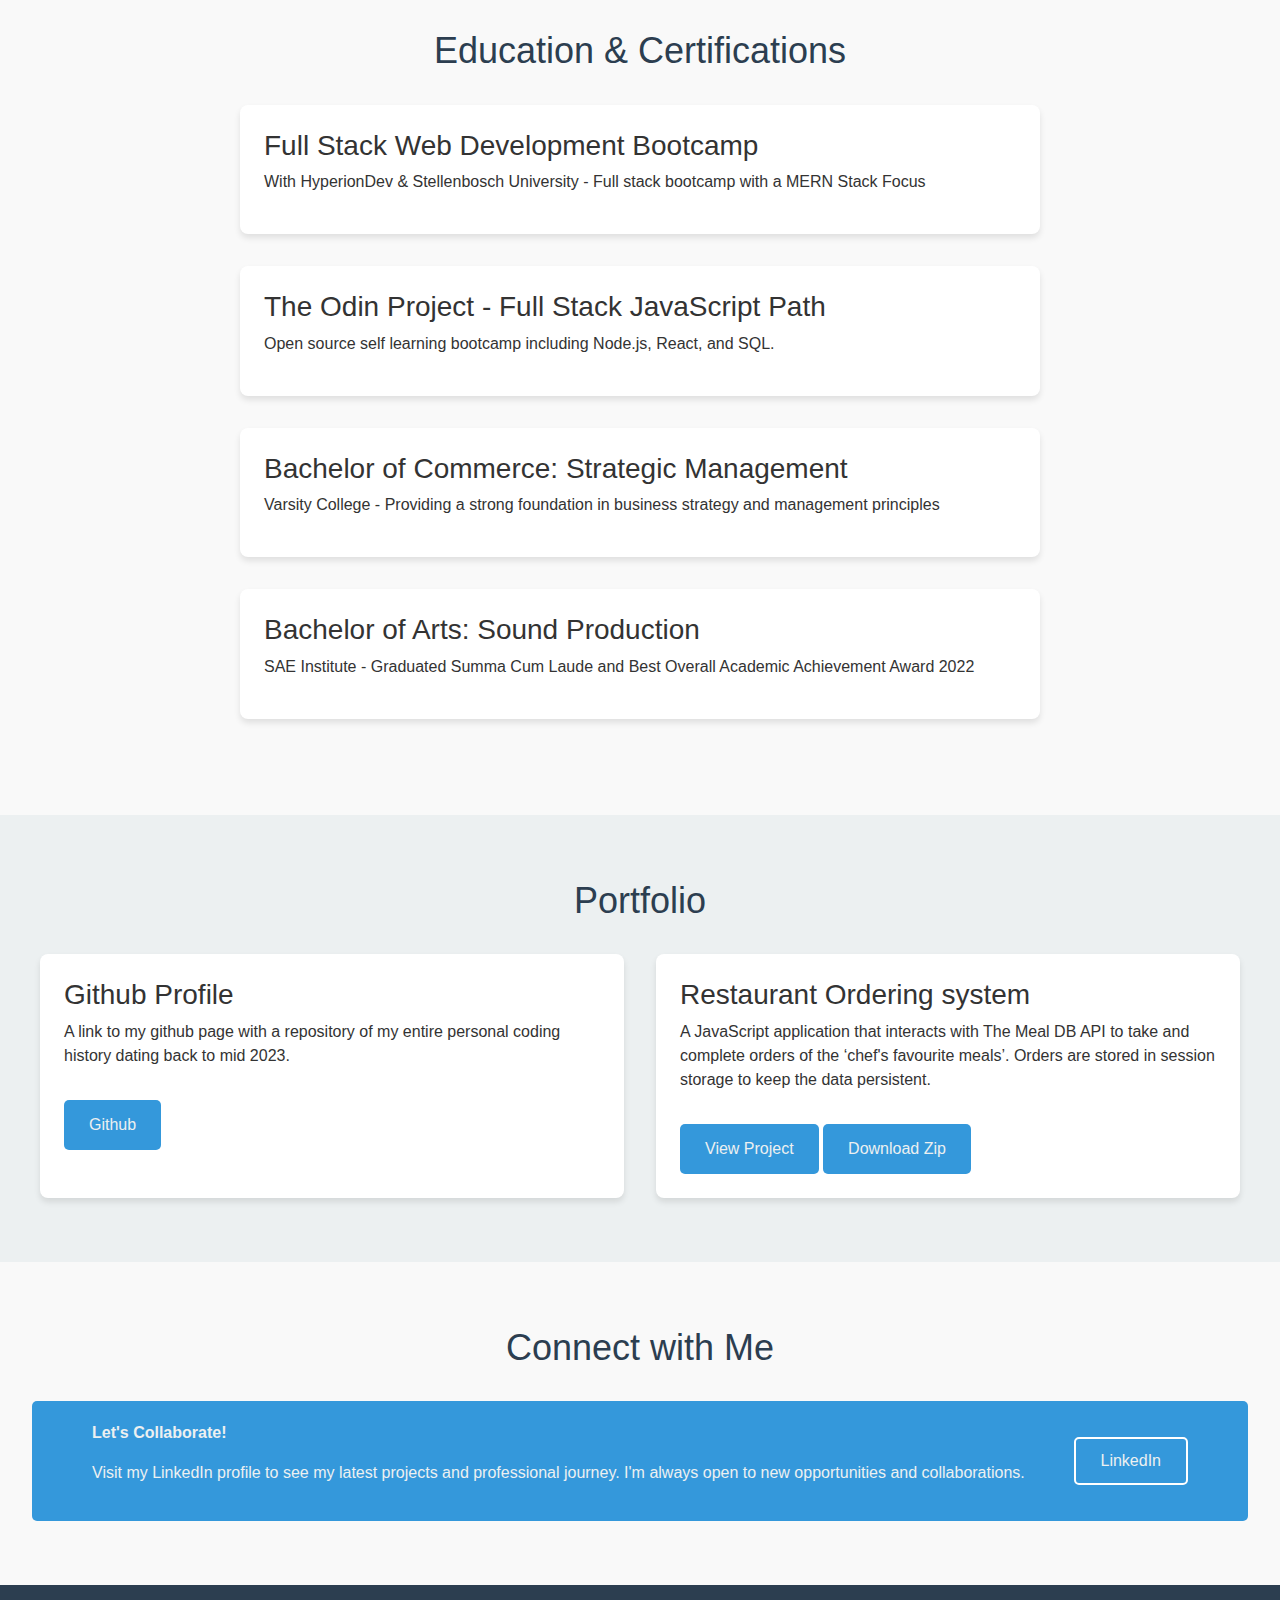
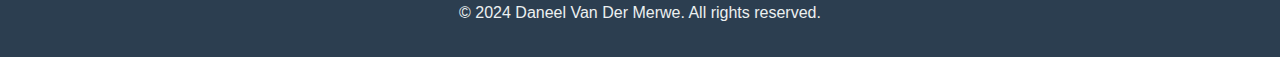
==== commit ece3df3b: "feat: modify content" ====
--- a/HTML/index.html
+++ b/HTML/index.html
@@ -77,53 +77,32 @@
           <div class="service-item">
             <h3>Static Websites</h3>
             <p>
-              Professionally designed, responsive websites built with HTML5,
-              CSS3, and JavaScript.
+              Professionally designed, responsive websites built with HTML, CSS,
+              and JavaScript.
             </p>
           </div>
           <div class="service-item">
             <h3>Dynamic Web Applications</h3>
             <p>
-              Interactive and scalable applications using React.js and modern
-              JavaScript frameworks.
+              Interactive and scalable applications using React.js and other
+              modern JS frameworks.
             </p>
           </div>
           <div class="service-item">
             <h3>Backend Development</h3>
-            <p>
-              Robust server-side applications with Node.js, Express, and
-              MongoDB.
-            </p>
+            <p>Server-side applications with Node.js, Express, and MongoDB.</p>
           </div>
           <div class="service-item">
             <h3>Full-Stack Solutions</h3>
             <p>
-              End-to-end web applications leveraging the power of the MERN stack
+              Full Stack applications leveraging the power of the MERN stack
               (MongoDB, Express, React, Node).
             </p>
           </div>
         </div>
       </section>
 
-      <section id="skills" class="card-3">
-        <h2>Skills & Expertise</h2>
-        <div class="skills-grid">
-          <div class="skill-item">
-            <h3>Front-End Development</h3>
-            <p>HTML5, CSS3, JavaScript (ES6+), React.js, Redux</p>
-          </div>
-          <div class="skill-item">
-            <h3>Back-End Development</h3>
-            <p>Node.js, Express.js, MongoDB, RESTful APIs</p>
-          </div>
-          <div class="skill-item">
-            <h3>Tools & Practices</h3>
-            <p>Git, Agile Methodologies, Test-Driven Development</p>
-          </div>
-        </div>
-      </section>
-
-      <section id="testimonials" class="card-4">
+      <section id="testimonials" class="card-3">
         <h2>Client Testimonials</h2>
         <div class="testimonial-item">
           <p class="quote">
@@ -152,7 +131,7 @@
         </div>
       </section>
 
-      <section id="education" class="card-5">
+      <section id="education" class="card-4">
         <h2>Education & Certifications</h2>
         <div class="education-item">
           <h3>Full Stack Web Development Bootcamp</h3>
@@ -184,7 +163,7 @@
         </div>
       </section>
 
-      <section id="portfolio" class="card-6">
+      <section id="portfolio" class="card-5">
         <h2>Portfolio</h2>
         <div class="portfolio-grid">
           <div class="portfolio-item">
@@ -215,7 +194,7 @@
           </div>
         </div>
       </section>
-      <section id="social" class="card-7">
+      <section id="social" class="card-6">
         <h2>Connect with Me</h2>
         <div class="social-item">
           <div id="social-text">
--- a/CSS/index.css
+++ b/CSS/index.css
@@ -6,7 +6,6 @@
   display: flex;
   flex-direction: column;
   min-height: 100vh;
-  line-height: 1.6;
 }
 .hero {
   background-color: #2c3e50;
@@ -28,7 +27,7 @@
   color: #ecf0f1;
   text-decoration: none;
   font-size: 18px;
-  transition: color 0.3s ease;
+  transition: color 0.3s;
 }
 nav ul li a:hover {
   color: #3498db;
@@ -64,7 +63,6 @@
   background-color: #f9f9f9;
 }
 .services-grid,
-.skills-grid,
 .portfolio-grid {
   display: grid;
   grid-template-columns: repeat(auto-fit, minmax(250px, 1fr));
@@ -73,19 +71,18 @@
   margin: 0 auto;
 }
 .service-item,
-.skill-item,
 .portfolio-item,
 .education-item {
   background-color: #fff;
   padding: 24px;
   border-radius: 8px;
   box-shadow: 0 4px 6px rgba(0, 0, 0, 0.1);
-  transition: transform 0.3s ease;
+  transition: transform 0.3s;
 }
 /* Hover effects for cards - learnt from The Odin Project*/
 .service-item:hover,
-.skill-item:hover,
-.portfolio-item:hover {
+.portfolio-item:hover,
+.education-item:hover {
   transform: translateY(-5px);
   box-shadow: 0 6px 12px rgba(0, 0, 0, 0.15);
 }
@@ -164,7 +161,7 @@
   margin-top: auto;
 }
 /* Adaptive sizing styles */
-@media (max-width: 768px) {
+@media (max-width: 770px) {
   .content-wrapper,
   .image-about-text {
     flex-direction: column;
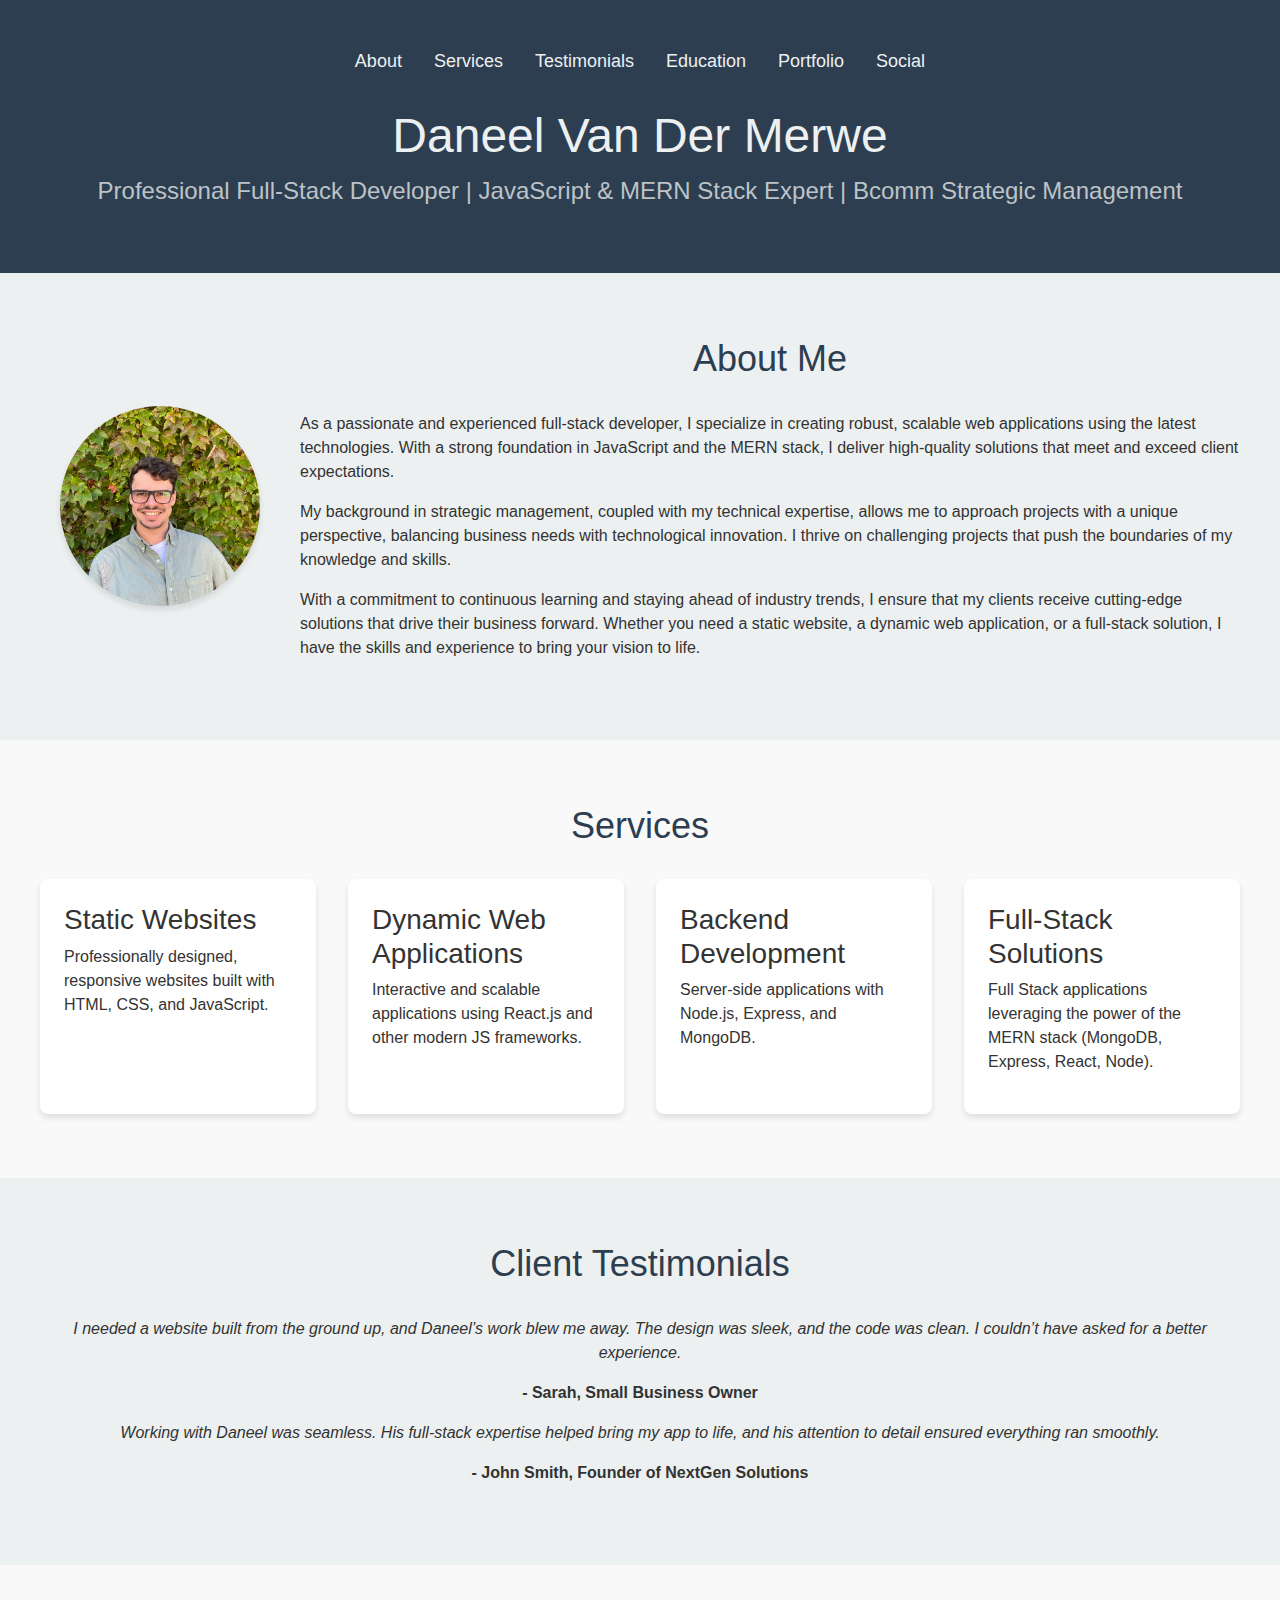
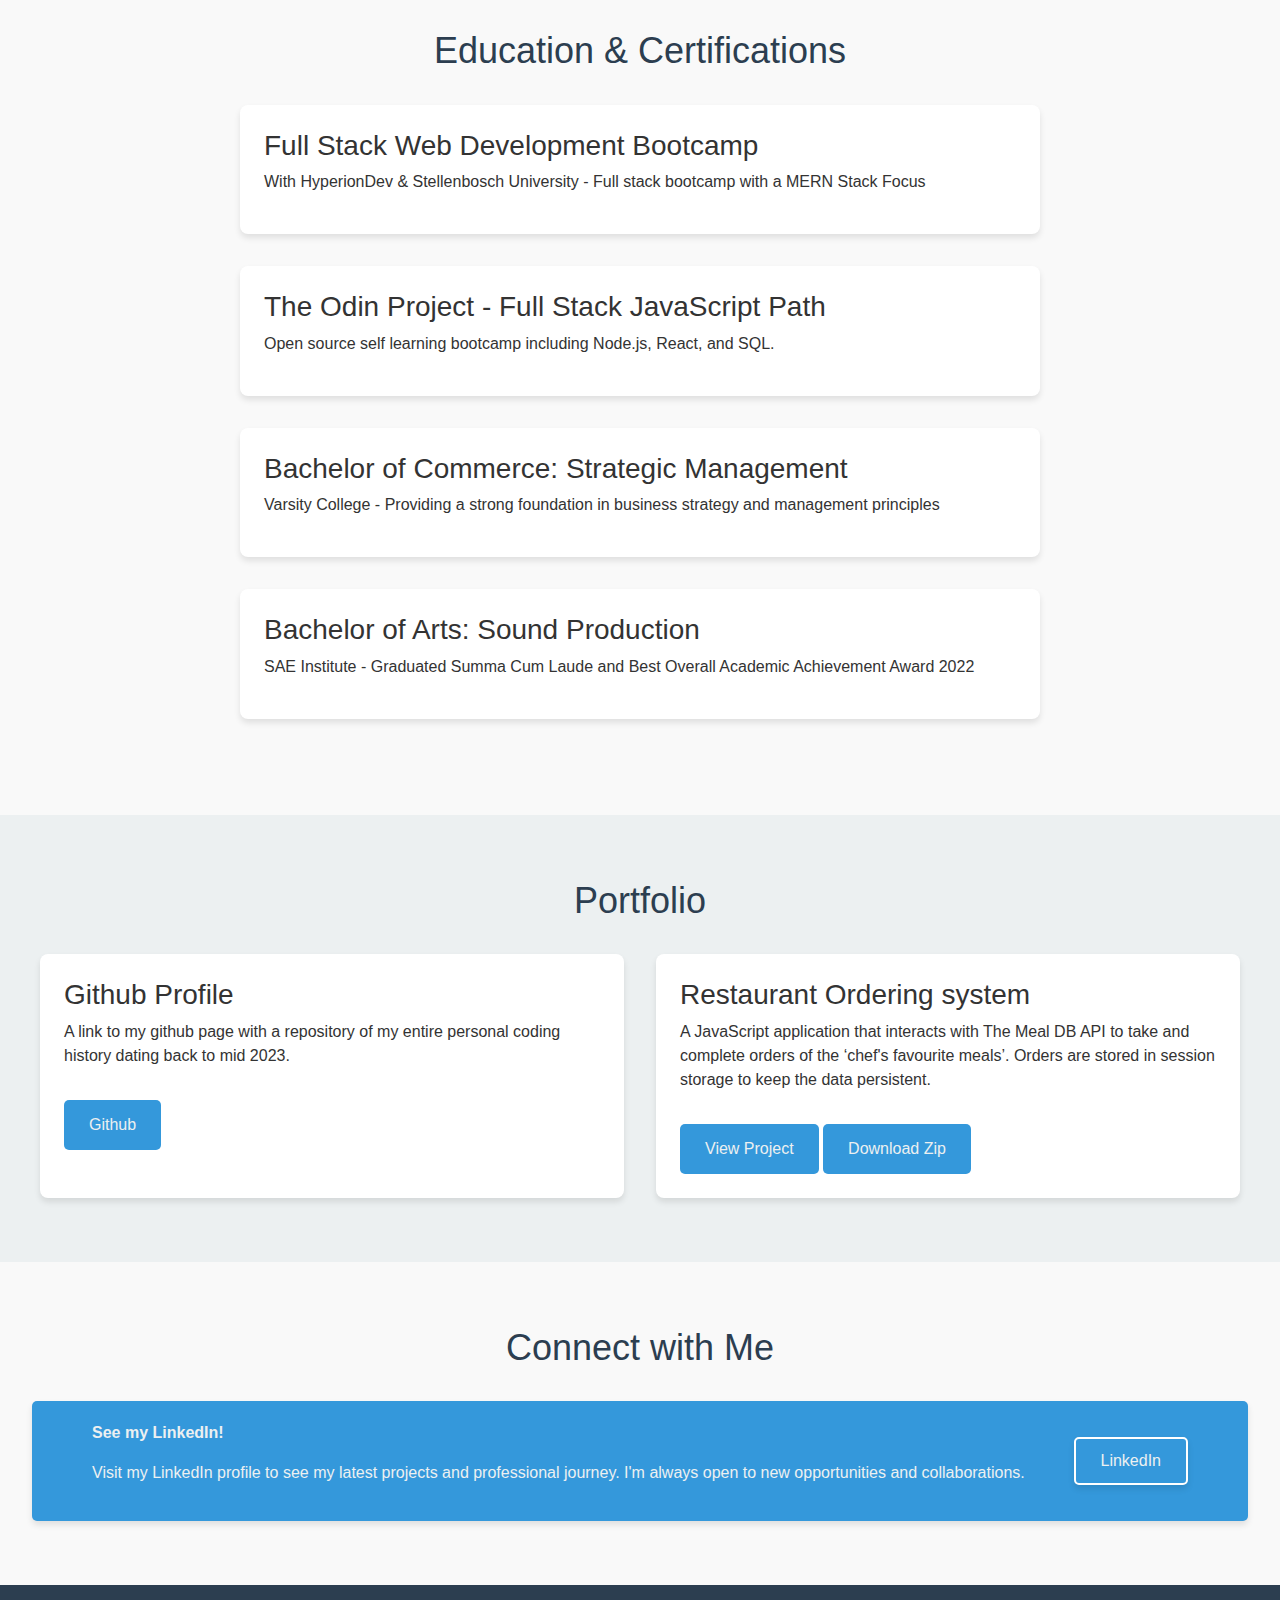
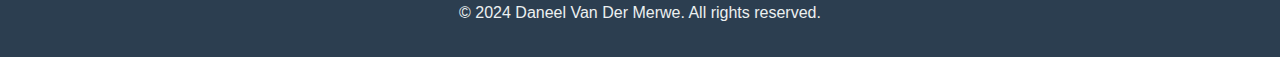
==== commit d07555e4: "feat: change content and styling a bit" ====
--- a/HTML/index.html
+++ b/HTML/index.html
@@ -17,7 +17,6 @@
         <ul>
           <li><a href="#about">About</a></li>
           <li><a href="#services">Services</a></li>
-          <li><a href="#skills">Skills</a></li>
           <li><a href="#testimonials">Testimonials</a></li>
           <li><a href="#education">Education</a></li>
           <li><a href="#portfolio">Portfolio</a></li>
@@ -198,7 +197,7 @@
         <h2>Connect with Me</h2>
         <div class="social-item">
           <div id="social-text">
-            <p><b>Let's Collaborate!</b></p>
+            <p><b>See my LinkedIn!</b></p>
             <p>
               Visit my LinkedIn profile to see my latest projects and
               professional journey. I'm always open to new opportunities and
--- a/CSS/index.css
+++ b/CSS/index.css
@@ -27,7 +27,7 @@
   color: #ecf0f1;
   text-decoration: none;
   font-size: 18px;
-  transition: color 0.3s;
+  transition: all 0.3s;
 }
 nav ul li a:hover {
   color: #3498db;
@@ -72,18 +72,27 @@
 }
 .service-item,
 .portfolio-item,
-.education-item {
+.education-item,
+.social-item {
   background-color: #fff;
   padding: 24px;
   border-radius: 8px;
   box-shadow: 0 4px 6px rgba(0, 0, 0, 0.1);
-  transition: transform 0.3s;
+  transition: all 0.3s;
 }
 /* Hover effects for cards - learnt from The Odin Project*/
 .service-item:hover,
 .portfolio-item:hover,
 .education-item:hover {
   transform: translateY(-5px);
+  transform: scale(1.03);
+
+  box-shadow: 0 6px 12px rgba(0, 0, 0, 0.15);
+}
+
+.social-item:hover {
+  transform: translateY(-5px);
+  transform: scale(1.01);
   box-shadow: 0 6px 12px rgba(0, 0, 0, 0.15);
 }
 #testimonials {
@@ -106,6 +115,7 @@
   border-radius: 5px;
   max-width: fit-content;
   margin: auto 0px auto 20px;
+  box-shadow: 0 4px 6px rgba(0, 0, 0, 0.1);
 }
 /* button hover effects */
 #linkedin:hover {
